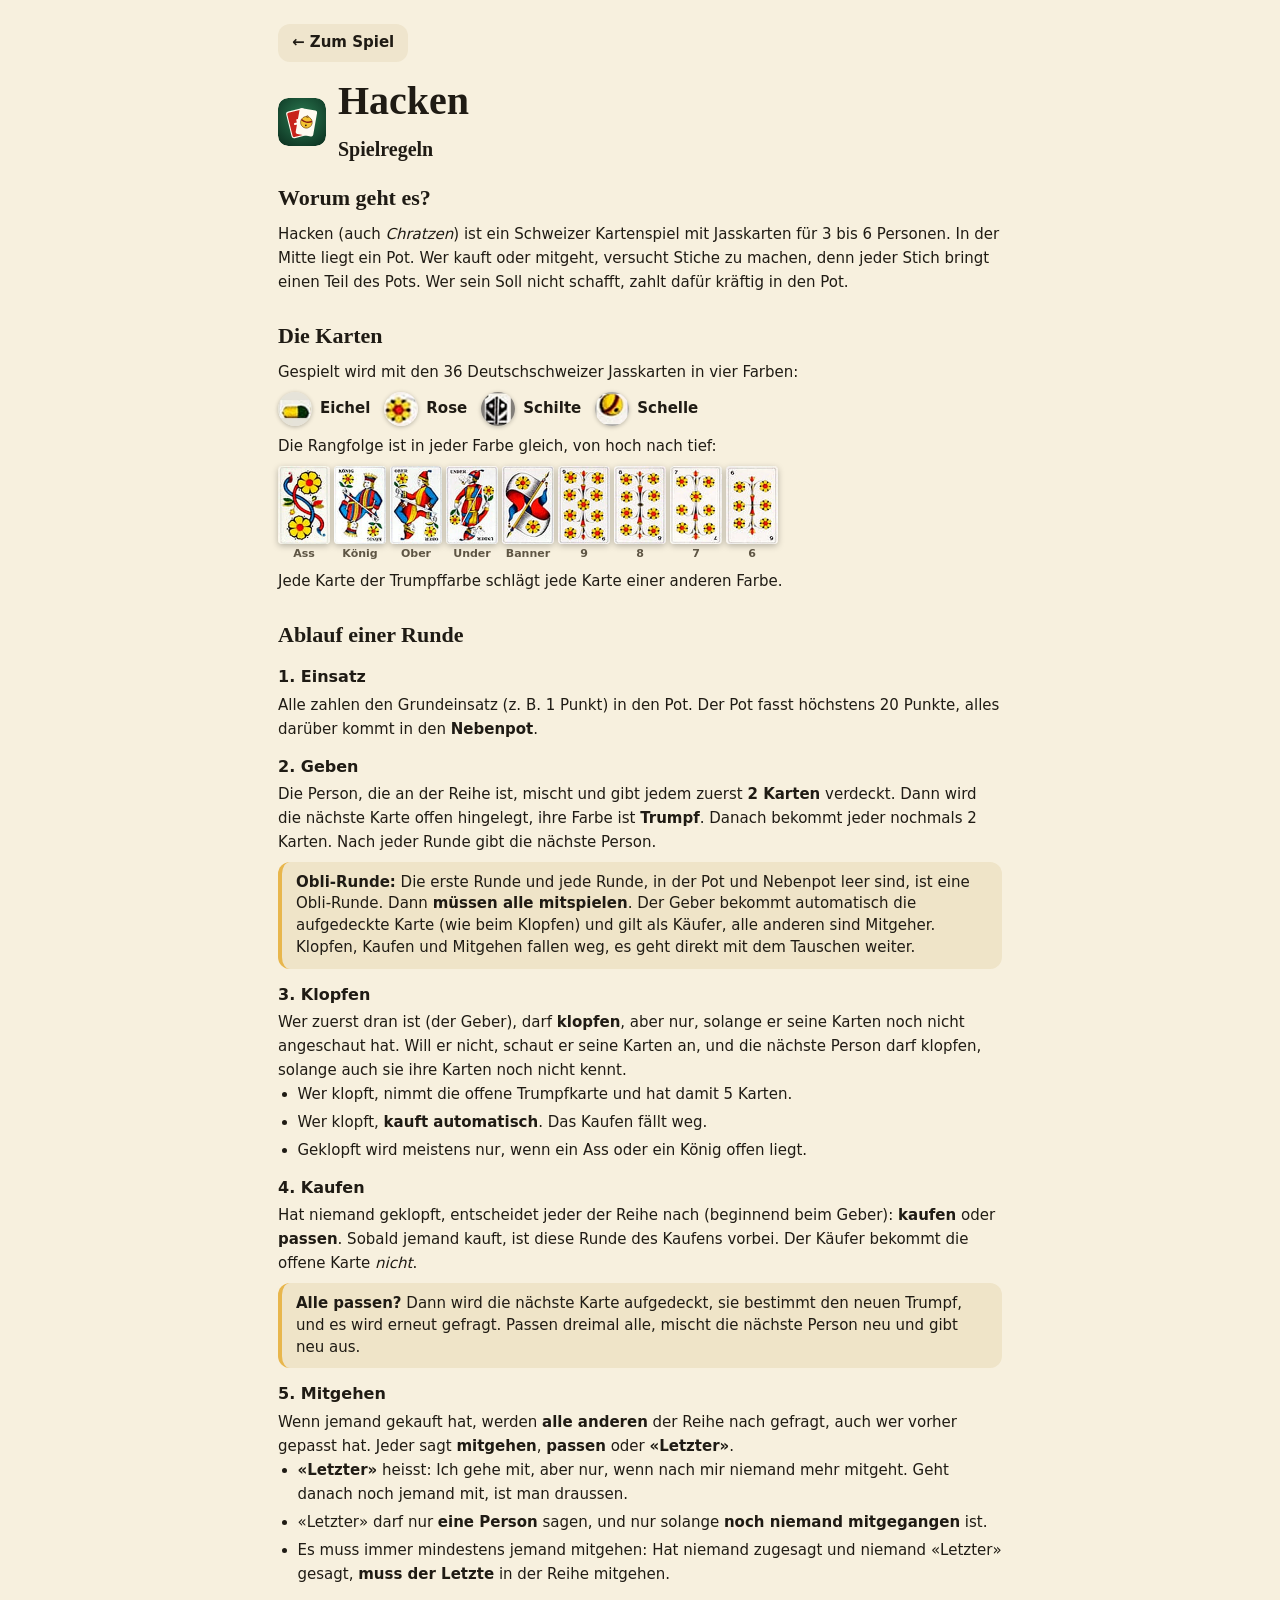
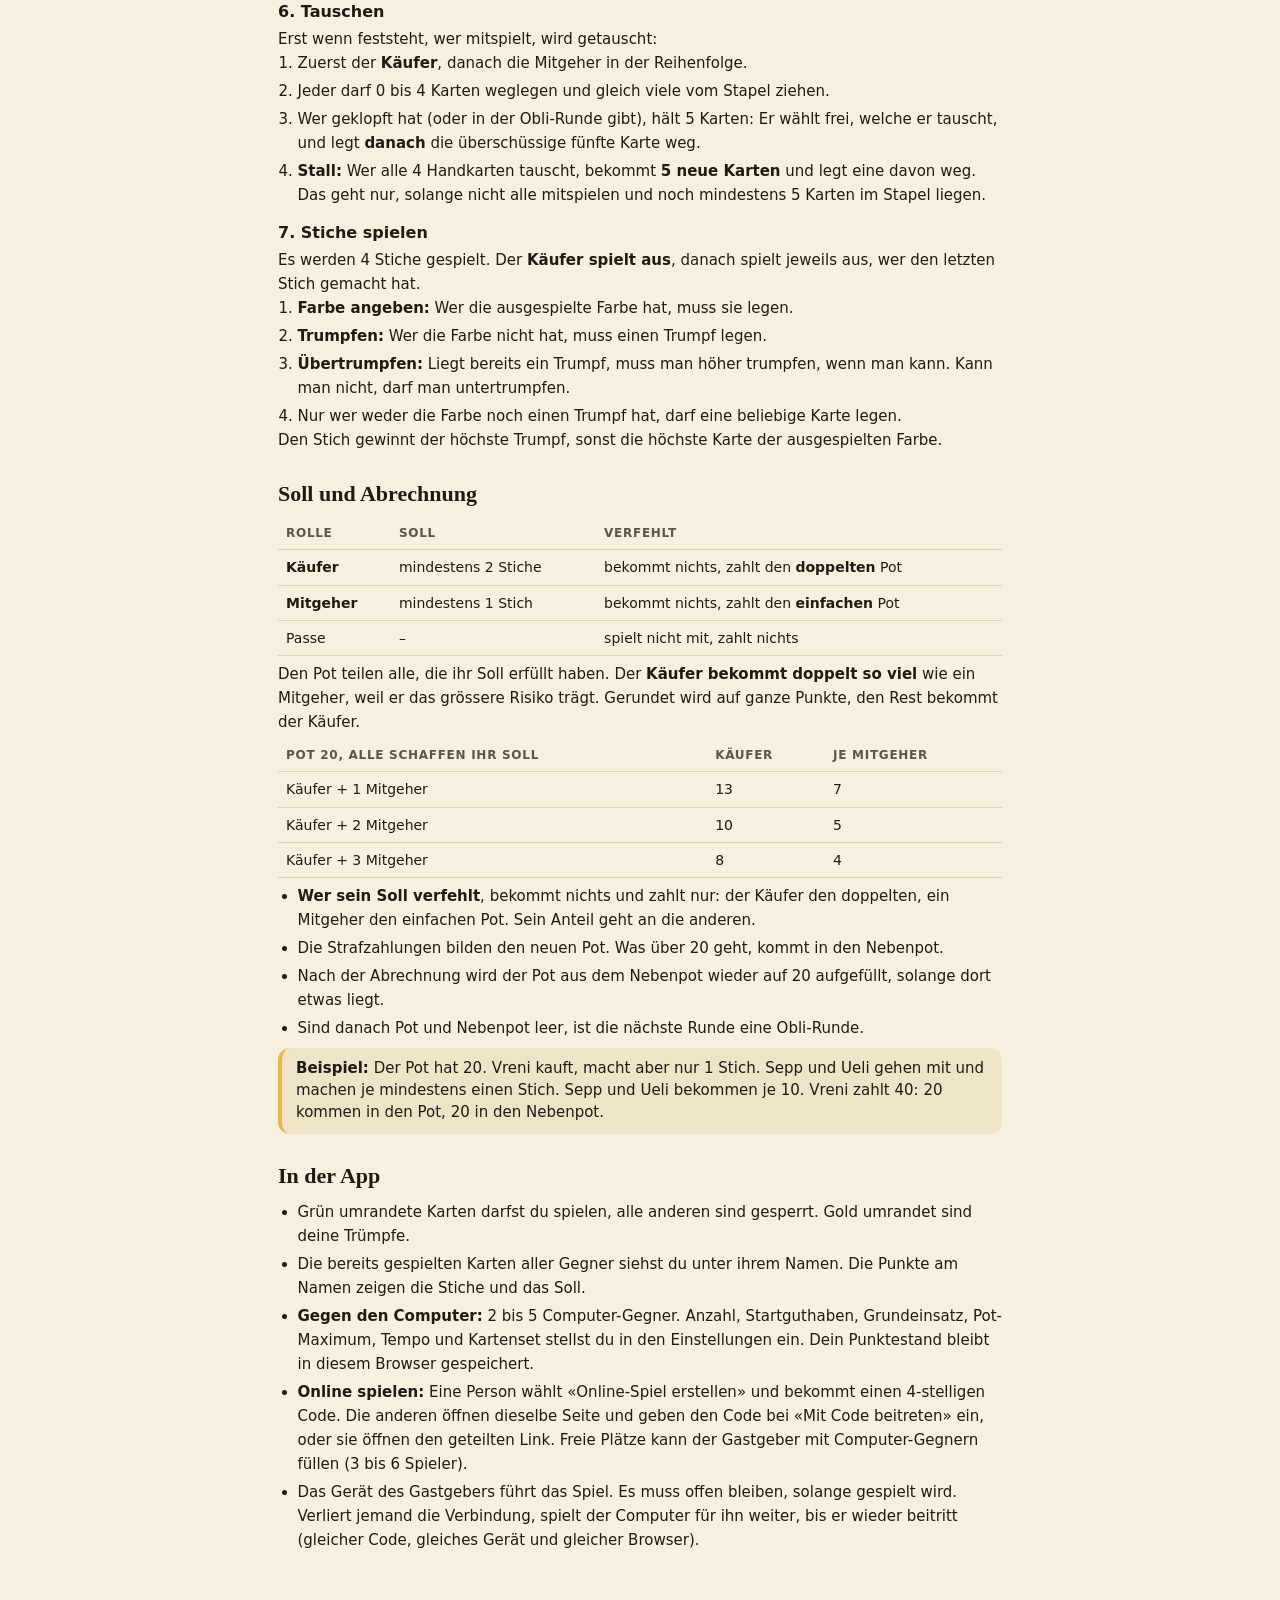
==== web/regeln.html @ 26869f91 "Initial Commit with Hacken Web-App" ====
<!doctype html>
<html lang="de-CH">
<head>
  <meta charset="utf-8">
  <meta name="viewport" content="width=device-width, initial-scale=1, viewport-fit=cover">
  <meta http-equiv="Content-Security-Policy" content="default-src 'self'; script-src 'self'; style-src 'self' 'unsafe-inline' https://fonts.googleapis.com; font-src https://fonts.gstatic.com; img-src 'self' data:; object-src 'none'; base-uri 'none'">
  <meta name="description" content="Spielregeln für Hacken mit Schweizer Jasskarten.">
  <meta name="theme-color" content="#f7f0de">
  <title>Hacken – Spielregeln</title>
  <link rel="icon" href="icon.svg" type="image/svg+xml">
  <link rel="stylesheet" href="https://fonts.googleapis.com/css2?family=Fraunces:opsz,wght@9..144,600;9..144,800&family=Figtree:wght@400;500;600;700&display=swap">
  <link rel="stylesheet" href="styles.css">
</head>
<body class="rules-page">
  <div class="page">
    <a class="back-link" href="./">← Zum Spiel</a>
    <header class="page-head">
      <img src="icon.svg" alt="" width="48" height="48">
      <h1>Hacken<br><small style="font-size:.5em;font-weight:600">Spielregeln</small></h1>
    </header>

    <main class="rules">
      <h2>Worum geht es?</h2>
      <p>Hacken (auch <em>Chratzen</em>) ist ein Schweizer Kartenspiel mit Jasskarten für 3 bis 6 Personen. In der Mitte liegt ein Pot. Wer kauft oder mitgeht, versucht Stiche zu machen, denn jeder Stich bringt einen Teil des Pots. Wer sein Soll nicht schafft, zahlt dafür kräftig in den Pot.</p>

      <h2>Die Karten</h2>
      <p>Gespielt wird mit den 36 Deutschschweizer Jasskarten in vier Farben:</p>
      <div class="suit-row">
        <figure><img src="cards/agm/sym0.webp" alt=""><figcaption>Eichel</figcaption></figure>
        <figure><img src="cards/agm/sym1.webp" alt=""><figcaption>Rose</figcaption></figure>
        <figure><img src="cards/agm/sym2.webp" alt=""><figcaption>Schilte</figcaption></figure>
        <figure><img src="cards/agm/sym3.webp" alt=""><figcaption>Schelle</figcaption></figure>
      </div>
      <p>Die Rangfolge ist in jeder Farbe gleich, von hoch nach tief:</p>
      <div class="rank-row">
        <figure><img src="cards/agm/18.webp" alt="Rose-Ass">Ass</figure>
        <figure><img src="cards/agm/17.webp" alt="Rose-König">König</figure>
        <figure><img src="cards/agm/16.webp" alt="Rose-Ober">Ober</figure>
        <figure><img src="cards/agm/15.webp" alt="Rose-Under">Under</figure>
        <figure><img src="cards/agm/14.webp" alt="Rose-Banner">Banner</figure>
        <figure><img src="cards/agm/13.webp" alt="Rose-9">9</figure>
        <figure><img src="cards/agm/12.webp" alt="Rose-8">8</figure>
        <figure><img src="cards/agm/11.webp" alt="Rose-7">7</figure>
        <figure><img src="cards/agm/10.webp" alt="Rose-6">6</figure>
      </div>
      <p>Jede Karte der Trumpffarbe schlägt jede Karte einer anderen Farbe.</p>

      <h2>Ablauf einer Runde</h2>

      <h3>1. Einsatz</h3>
      <p>Alle zahlen den Grundeinsatz (z.&nbsp;B. 1 Punkt) in den Pot. Der Pot fasst höchstens 20 Punkte, alles darüber kommt in den <strong>Nebenpot</strong>.</p>

      <h3>2. Geben</h3>
      <p>Die Person, die an der Reihe ist, mischt und gibt jedem zuerst <strong>2 Karten</strong> verdeckt. Dann wird die nächste Karte offen hingelegt, ihre Farbe ist <strong>Trumpf</strong>. Danach bekommt jeder nochmals 2 Karten. Nach jeder Runde gibt die nächste Person.</p>

      <div class="note">
        <strong>Obli-Runde:</strong> Die erste Runde und jede Runde, in der Pot und Nebenpot leer sind, ist eine Obli-Runde. Dann <strong>müssen alle mitspielen</strong>. Der Geber bekommt automatisch die aufgedeckte Karte (wie beim Klopfen) und gilt als Käufer, alle anderen sind Mitgeher. Klopfen, Kaufen und Mitgehen fallen weg, es geht direkt mit dem Tauschen weiter.
      </div>

      <h3>3. Klopfen</h3>
      <p>Wer zuerst dran ist (der Geber), darf <strong>klopfen</strong>, aber nur, solange er seine Karten noch nicht angeschaut hat. Will er nicht, schaut er seine Karten an, und die nächste Person darf klopfen, solange auch sie ihre Karten noch nicht kennt.</p>
      <ul>
        <li>Wer klopft, nimmt die offene Trumpfkarte und hat damit 5 Karten.</li>
        <li>Wer klopft, <strong>kauft automatisch</strong>. Das Kaufen fällt weg.</li>
        <li>Geklopft wird meistens nur, wenn ein Ass oder ein König offen liegt.</li>
      </ul>

      <h3>4. Kaufen</h3>
      <p>Hat niemand geklopft, entscheidet jeder der Reihe nach (beginnend beim Geber): <strong>kaufen</strong> oder <strong>passen</strong>. Sobald jemand kauft, ist diese Runde des Kaufens vorbei. Der Käufer bekommt die offene Karte <em>nicht</em>.</p>
      <div class="note">
        <strong>Alle passen?</strong> Dann wird die nächste Karte aufgedeckt, sie bestimmt den neuen Trumpf, und es wird erneut gefragt. Passen dreimal alle, mischt die nächste Person neu und gibt neu aus.
      </div>

      <h3>5. Mitgehen</h3>
      <p>Wenn jemand gekauft hat, werden <strong>alle anderen</strong> der Reihe nach gefragt, auch wer vorher gepasst hat. Jeder sagt <strong>mitgehen</strong>, <strong>passen</strong> oder <strong>«Letzter»</strong>.</p>
      <ul>
        <li><strong>«Letzter»</strong> heisst: Ich gehe mit, aber nur, wenn nach mir niemand mehr mitgeht. Geht danach noch jemand mit, ist man draussen.</li>
        <li>«Letzter» darf nur <strong>eine Person</strong> sagen, und nur solange <strong>noch niemand mitgegangen</strong> ist.</li>
        <li>Es muss immer mindestens jemand mitgehen: Hat niemand zugesagt und niemand «Letzter» gesagt, <strong>muss der Letzte</strong> in der Reihe mitgehen.</li>
      </ul>

      <h3>6. Tauschen</h3>
      <p>Erst wenn feststeht, wer mitspielt, wird getauscht:</p>
      <ol>
        <li>Zuerst der <strong>Käufer</strong>, danach die Mitgeher in der Reihenfolge.</li>
        <li>Jeder darf 0 bis 4 Karten weglegen und gleich viele vom Stapel ziehen.</li>
        <li>Wer geklopft hat (oder in der Obli-Runde gibt), hält 5 Karten: Er wählt frei, welche er tauscht, und legt <strong>danach</strong> die überschüssige fünfte Karte weg.</li>
        <li><strong>Stall:</strong> Wer alle 4 Handkarten tauscht, bekommt <strong>5 neue Karten</strong> und legt eine davon weg. Das geht nur, solange nicht alle mitspielen und noch mindestens 5 Karten im Stapel liegen.</li>
      </ol>

      <h3>7. Stiche spielen</h3>
      <p>Es werden 4 Stiche gespielt. Der <strong>Käufer spielt aus</strong>, danach spielt jeweils aus, wer den letzten Stich gemacht hat.</p>
      <ol>
        <li><strong>Farbe angeben:</strong> Wer die ausgespielte Farbe hat, muss sie legen.</li>
        <li><strong>Trumpfen:</strong> Wer die Farbe nicht hat, muss einen Trumpf legen.</li>
        <li><strong>Übertrumpfen:</strong> Liegt bereits ein Trumpf, muss man höher trumpfen, wenn man kann. Kann man nicht, darf man untertrumpfen.</li>
        <li>Nur wer weder die Farbe noch einen Trumpf hat, darf eine beliebige Karte legen.</li>
      </ol>
      <p>Den Stich gewinnt der höchste Trumpf, sonst die höchste Karte der ausgespielten Farbe.</p>

      <h2>Soll und Abrechnung</h2>
      <table class="pay">
        <thead><tr><th>Rolle</th><th>Soll</th><th>Verfehlt</th></tr></thead>
        <tbody>
          <tr><td><strong>Käufer</strong></td><td>mindestens 2 Stiche</td><td>bekommt nichts, zahlt den <strong>doppelten</strong> Pot</td></tr>
          <tr><td><strong>Mitgeher</strong></td><td>mindestens 1 Stich</td><td>bekommt nichts, zahlt den <strong>einfachen</strong> Pot</td></tr>
          <tr><td>Passe</td><td>–</td><td>spielt nicht mit, zahlt nichts</td></tr>
        </tbody>
      </table>
      <p>Den Pot teilen alle, die ihr Soll erfüllt haben. Der <strong>Käufer bekommt doppelt so viel</strong> wie ein Mitgeher, weil er das grössere Risiko trägt. Gerundet wird auf ganze Punkte, den Rest bekommt der Käufer.</p>
      <table class="pay">
        <thead><tr><th>Pot 20, alle schaffen ihr Soll</th><th>Käufer</th><th>je Mitgeher</th></tr></thead>
        <tbody>
          <tr><td>Käufer + 1 Mitgeher</td><td>13</td><td>7</td></tr>
          <tr><td>Käufer + 2 Mitgeher</td><td>10</td><td>5</td></tr>
          <tr><td>Käufer + 3 Mitgeher</td><td>8</td><td>4</td></tr>
        </tbody>
      </table>
      <ul>
        <li><strong>Wer sein Soll verfehlt</strong>, bekommt nichts und zahlt nur: der Käufer den doppelten, ein Mitgeher den einfachen Pot. Sein Anteil geht an die anderen.</li>
        <li>Die Strafzahlungen bilden den neuen Pot. Was über 20 geht, kommt in den Nebenpot.</li>
        <li>Nach der Abrechnung wird der Pot aus dem Nebenpot wieder auf 20 aufgefüllt, solange dort etwas liegt.</li>
        <li>Sind danach Pot und Nebenpot leer, ist die nächste Runde eine Obli-Runde.</li>
      </ul>
      <div class="note">
        <strong>Beispiel:</strong> Der Pot hat 20. Vreni kauft, macht aber nur 1 Stich. Sepp und Ueli gehen mit und machen je mindestens einen Stich. Sepp und Ueli bekommen je 10. Vreni zahlt 40: 20 kommen in den Pot, 20 in den Nebenpot.
      </div>

      <h2>In der App</h2>
      <ul>
        <li>Grün umrandete Karten darfst du spielen, alle anderen sind gesperrt. Gold umrandet sind deine Trümpfe.</li>
        <li>Die bereits gespielten Karten aller Gegner siehst du unter ihrem Namen. Die Punkte am Namen zeigen die Stiche und das Soll.</li>
        <li><strong>Gegen den Computer:</strong> 2 bis 5 Computer-Gegner. Anzahl, Startguthaben, Grundeinsatz, Pot-Maximum, Tempo und Kartenset stellst du in den Einstellungen ein. Dein Punktestand bleibt in diesem Browser gespeichert.</li>
        <li><strong>Online spielen:</strong> Eine Person wählt «Online-Spiel erstellen» und bekommt einen 4-stelligen Code. Die anderen öffnen dieselbe Seite und geben den Code bei «Mit Code beitreten» ein, oder sie öffnen den geteilten Link. Freie Plätze kann der Gastgeber mit Computer-Gegnern füllen (3 bis 6 Spieler).</li>
        <li>Das Gerät des Gastgebers führt das Spiel. Es muss offen bleiben, solange gespielt wird. Verliert jemand die Verbindung, spielt der Computer für ihn weiter, bis er wieder beitritt (gleicher Code, gleiches Gerät und gleicher Browser).</li>
      </ul>
    </main>
  </div>
</body>
</html>
---- web/styles.css ----
/* Hacken — ein Jasstisch im Browser. Mobile first, kein Build-Schritt. */

:root {
  --font: 'Figtree', ui-sans-serif, system-ui, -apple-system, 'Segoe UI', sans-serif;
  --display: 'Fraunces', Georgia, 'Times New Roman', serif;

  --felt: #1d5c3c;
  --felt-hi: #2a7a51;
  --felt-deep: #0e3523;
  --night: #0a2418;
  --wood: #5b3219;
  --wood-hi: #8a5329;
  --cream: #f7f0de;
  --paper: #fffaf0;
  --ink: #1f1b14;
  --ink-2: #5e5544;
  --on-felt: #eef5ec;
  --on-felt-2: #a9c7b2;
  --red: #c8231b;
  --gold: #e8b64c;
  --gold-hi: #f6d27f;
  --buyer: #e8b64c;
  --joiner: #7cc9e8;
  --good: #74d67f;
  --bad: #ff7b6e;

  --radius: 14px;
  --card-r: 7px;
  --cw-lg: clamp(66px, 19vw, 108px);
  --cw-md: clamp(50px, 12.5vw, 92px);
  --cw-xs: clamp(15px, 3.6vw, 26px);
  --ease: cubic-bezier(.2, .8, .2, 1);
  color-scheme: dark;
}

*, *::before, *::after { box-sizing: border-box; }
* { margin: 0; }
html { -webkit-text-size-adjust: 100%; }
body {
  font-family: var(--font);
  font-size: 15px;
  line-height: 1.45;
  color: var(--on-felt);
  background: var(--night);
  min-height: 100dvh;
  -webkit-font-smoothing: antialiased;
  -webkit-tap-highlight-color: transparent;
}
button, input, select { font: inherit; color: inherit; }
button { cursor: pointer; }
:focus-visible { outline: 2px solid var(--gold); outline-offset: 2px; }
.muted { color: var(--ink-2); }
.small { font-size: 13px; }

/* ───────── Gerüst ───────── */
.app {
  min-height: 100dvh;
  display: grid;
  grid-template-rows: auto 1fr;
  padding: env(safe-area-inset-top) env(safe-area-inset-right) 0 env(safe-area-inset-left);
  background:
    radial-gradient(120% 70% at 50% 0%, #1a4f35 0%, transparent 60%),
    radial-gradient(90% 60% at 50% 100%, #0d2f20 0%, transparent 70%),
    var(--night);
}

.bar {
  display: flex; align-items: center; gap: 12px;
  padding: 10px 16px;
  max-width: 1180px; width: 100%; margin-inline: auto;
}
.brand { display: flex; align-items: center; gap: 10px; color: var(--cream); text-decoration: none; }
.brand img { border-radius: 9px; box-shadow: 0 2px 8px rgb(0 0 0 / .35); }
.brand span { font-family: var(--display); font-weight: 800; font-size: 22px; letter-spacing: -0.01em; }
.bar-actions { margin-left: auto; display: flex; gap: 6px; }
.icon-btn {
  width: 40px; height: 40px; display: grid; place-items: center;
  border: 1px solid rgb(255 255 255 / .12); border-radius: 12px;
  background: rgb(255 255 255 / .06); color: var(--on-felt);
  transition: background .2s;
}
.icon-btn:hover { background: rgb(255 255 255 / .14); }

.steps { display: none; list-style: none; padding: 0; gap: 4px; margin-left: 12px; }
.steps li {
  font-size: 12px; font-weight: 600; letter-spacing: .02em;
  padding: 4px 10px; border-radius: 99px; color: var(--on-felt-2);
  background: rgb(255 255 255 / .04);
}
.steps li.done { color: var(--on-felt); }
.steps li.now { background: var(--gold); color: var(--ink); }
@media (min-width: 900px) { .steps { display: flex; } }

/* ───────── Tisch ───────── */
.table {
  position: relative;
  display: grid;
  grid-template-rows: auto 1fr auto;
  gap: 10px;
  width: min(1180px, 100% - 16px);
  margin: 0 auto;
  padding: 12px 10px calc(12px + env(safe-area-inset-bottom));
  border-radius: 28px 28px 0 0;
  background:
    radial-gradient(80% 55% at 50% 45%, var(--felt-hi) 0%, var(--felt) 55%, var(--felt-deep) 100%);
  box-shadow:
    inset 0 0 0 6px var(--wood),
    inset 0 0 0 8px var(--wood-hi),
    inset 0 0 60px rgb(0 0 0 / .45),
    0 30px 80px -20px rgb(0 0 0 / .7);
  isolation: isolate;
}
.table::before { /* Filzstruktur */
  content: ''; position: absolute; inset: 8px; border-radius: 22px 22px 0 0; z-index: -1; opacity: .18; pointer-events: none;
  background-image: repeating-radial-gradient(circle at 30% 20%, rgb(255 255 255 / .05) 0 1px, transparent 1px 3px);
}
@media (min-width: 700px) {
  .table { padding: 20px 22px 22px; margin-bottom: 16px; border-radius: 36px; }
  .table::before { border-radius: 30px; }
}

/* Gegner */
.opponents {
  display: grid;
  grid-template-columns: repeat(var(--n, 3), minmax(0, 250px));
  justify-content: center;
  gap: 6px;
  padding: 6px 4px 0;
}
.seat {
  min-width: 0;
  display: grid; gap: 5px; align-content: start;
  padding: 8px 6px 8px;
  border-radius: var(--radius);
  background: rgb(0 0 0 / .22);
  border: 1px solid rgb(255 255 255 / .07);
  transition: box-shadow .3s var(--ease), opacity .3s, transform .3s var(--ease);
}
.seat header { display: flex; align-items: center; gap: 7px; min-width: 0; }
.seat.out { opacity: .45; }
.seat.turn, .me.turn { box-shadow: 0 0 0 2px var(--gold), 0 0 24px -4px var(--gold); }
.seat.turn { transform: translateY(2px); }

.avatar {
  flex: none; width: 30px; height: 30px; border-radius: 50%;
  display: grid; place-items: center;
  font-family: var(--display); font-weight: 800; font-size: 15px; color: var(--ink);
  background: var(--cream);
  box-shadow: inset 0 -2px 0 rgb(0 0 0 / .15);
}
.avatar[data-i="1"] { background: #f2c6a0; }
.avatar[data-i="2"] { background: #c7dcf0; }
.avatar[data-i="3"] { background: #f0d48a; }
.avatar[data-i="4"] { background: #d7c4ec; }
.avatar[data-i="5"] { background: #bfe3c6; }
.me-av { background: var(--gold); }
.who { display: grid; min-width: 0; line-height: 1.15; }
.who .nm { display: flex; align-items: center; min-width: 0; }
.who b { font-weight: 700; white-space: nowrap; overflow: hidden; text-overflow: ellipsis; }
.who small { color: var(--on-felt-2); font-variant-numeric: tabular-nums; font-size: 12px; }
.dealer {
  display: inline-grid; place-items: center; width: 16px; height: 16px; margin-left: 5px; vertical-align: 1px;
  border-radius: 50%; background: var(--red); color: #fff; font-size: 10px; font-weight: 800;
}

.seat-row { display: flex; align-items: center; gap: 6px; flex-wrap: wrap; min-height: 20px; }
.badge {
  font-size: 11px; font-weight: 700; letter-spacing: .02em;
  padding: 2px 7px; border-radius: 99px;
  background: rgb(255 255 255 / .1); color: var(--on-felt);
}
.badge.buyer { background: var(--buyer); color: var(--ink); }
.badge.joiner { background: var(--joiner); color: var(--ink); }
.badge.passed { background: rgb(0 0 0 / .3); color: var(--on-felt-2); }
.badge.ghost { background: none; color: var(--on-felt-2); padding-inline: 2px; }
.dots { display: inline-flex; gap: 3px; }
.dots i { width: 8px; height: 8px; border-radius: 50%; background: rgb(255 255 255 / .14); }
.dots i.need { box-shadow: 0 0 0 1.5px rgb(255 255 255 / .45); }
.dots i.on { background: var(--gold); box-shadow: none; }

.mini-hand, .played { display: flex; gap: 2px; min-height: calc(var(--cw-xs) * 1.5); flex-wrap: wrap; }
.played:empty { display: none; }

/* Karten */
.card {
  display: block;
  width: var(--cw-md); aspect-ratio: 2 / 3; height: auto;
  border-radius: var(--card-r);
  background: var(--paper);
  object-fit: cover;
  box-shadow: 0 1px 0 rgb(255 255 255 / .6) inset, 0 2px 4px rgb(0 0 0 / .25), 0 8px 18px -8px rgb(0 0 0 / .5);
  user-select: none;
}
.card.xs { width: var(--cw-xs); border-radius: 3px; box-shadow: 0 1px 2px rgb(0 0 0 / .35); }
.card.md { width: var(--cw-md); }
.card.lg { width: var(--cw-lg); }
.card.back {
  background:
    radial-gradient(circle at 50% 50%, transparent 0 28%, rgb(255 255 255 / .0) 28%),
    linear-gradient(#fff, #fff) center / 34% 10% no-repeat,
    linear-gradient(#fff, #fff) center / 10% 34% no-repeat,
    repeating-linear-gradient(45deg, #b51d16 0 5px, #c8231b 5px 10px);
  border: 3px solid var(--paper);
}
.card.back.xs { border-width: 1.5px; }

/* Mitte */
.center { display: grid; grid-template-rows: auto 1fr; gap: 10px; min-height: 0; }
.info { display: flex; align-items: center; justify-content: space-between; gap: 10px; flex-wrap: wrap; padding: 0 4px; }
.trump {
  display: flex; align-items: center; gap: 10px;
  padding: 6px 14px 6px 6px; border-radius: 99px;
  background: var(--cream); color: var(--ink);
  box-shadow: 0 6px 16px -8px rgb(0 0 0 / .6);
}
.trump .sym { width: 36px; height: 36px; border-radius: 50%; object-fit: cover; }
.trump small { display: block; font-size: 10px; text-transform: uppercase; letter-spacing: .1em; color: var(--ink-2); font-weight: 700; }
.trump b { font-family: var(--display); font-size: 18px; line-height: 1; }
.pots { display: flex; gap: 6px; }
.pot {
  display: grid; justify-items: center; min-width: 64px;
  padding: 5px 10px; border-radius: 12px;
  background: rgb(0 0 0 / .25); border: 1px solid rgb(255 255 255 / .08);
}
.pot small { font-size: 10px; text-transform: uppercase; letter-spacing: .1em; color: var(--on-felt-2); font-weight: 700; }
.pot b { font-family: var(--display); font-size: 22px; line-height: 1.1; font-variant-numeric: tabular-nums; color: var(--gold-hi); }
.pot .cap { font-size: 10px; color: var(--on-felt-2); }
.pot.side b, .pot.stack b { color: var(--on-felt); font-size: 18px; }

.felt-mid { display: flex; align-items: center; justify-content: center; gap: clamp(10px, 4vw, 40px); min-height: calc(var(--cw-md) * 1.5 + 30px); }
.open { display: grid; justify-items: center; gap: 4px; transform: rotate(-4deg); }
.open.anim { animation: drop .5s var(--ease); }
.open figcaption, .played-card figcaption { font-size: 11px; color: var(--on-felt-2); font-weight: 600; }
.trick { display: flex; gap: clamp(4px, 1.6vw, 14px); flex-wrap: wrap; justify-content: center; }
.played-card { display: grid; justify-items: center; gap: 4px; }
.played-card.anim { animation: drop .35s var(--ease); }
.played-card.best img { box-shadow: 0 0 0 3px var(--gold), 0 10px 24px -8px rgb(0 0 0 / .6); }
.played-card.best figcaption { color: var(--gold-hi); }
.hint { color: var(--on-felt-2); font-family: var(--display); font-size: 20px; }
@keyframes drop { from { opacity: 0; transform: translateY(-14px) scale(.92); } }

/* Du */
.dock {
  display: grid; gap: 8px; justify-items: center;
  padding: 10px 6px 4px;
  border-top: 1px dashed rgb(255 255 255 / .12);
}
.me {
  display: flex; align-items: center; gap: 8px; flex-wrap: wrap; justify-content: center;
  padding: 5px 12px 5px 5px; border-radius: 99px; background: rgb(0 0 0 / .22);
  transition: box-shadow .3s;
}
.me .who { margin-right: 4px; }
.msg {
  min-height: 2.6em; max-width: 46ch; text-align: center;
  font-size: 15px; font-weight: 500; color: var(--cream);
  display: grid; place-items: center;
}
.hand {
  display: flex; justify-content: center; align-items: flex-end;
  min-height: calc(var(--cw-lg) * 1.5 + 18px);
  padding-top: 14px;
}
.hand > * + * { margin-left: calc(var(--cw-lg) * -0.12); }
.hand-card {
  border: 0; padding: 0; background: none; border-radius: var(--card-r);
  transition: transform .22s var(--ease), filter .2s, opacity .2s;
  position: relative;
}
.hand-card .card { width: var(--cw-lg); }
.hand-card.is-trump .card { box-shadow: 0 0 0 2px var(--gold), 0 8px 18px -8px rgb(0 0 0 / .5); }
.hand-card:nth-child(1) { transform: rotate(-5deg) translateY(4px); }
.hand-card:nth-child(2) { transform: rotate(-2deg); }
.hand-card:nth-child(3) { transform: rotate(1.5deg); }
.hand-card:nth-child(4) { transform: rotate(4deg) translateY(3px); }
.hand-card:nth-child(5) { transform: rotate(6.5deg) translateY(8px); }
.hand-card.pick:hover, .hand-card.ok:hover { transform: translateY(-10px); z-index: 2; }
.hand-card.sel { transform: translateY(-18px); z-index: 2; }
.hand-card.sel .card { box-shadow: 0 0 0 3px #fff, 0 14px 26px -8px rgb(0 0 0 / .6); }
.hand-card.sel::after {
  content: '⇅'; position: absolute; top: -10px; right: -6px;
  width: 24px; height: 24px; border-radius: 50%; display: grid; place-items: center;
  background: var(--red); color: #fff; font-size: 13px; font-weight: 800;
}
.hand-card.ok .card { box-shadow: 0 0 0 3px var(--good), 0 8px 18px -8px rgb(0 0 0 / .5); }
.hand-card.no { filter: grayscale(.6) brightness(.6); cursor: not-allowed; }
.hand .back { width: var(--cw-lg); }

.actions { display: flex; gap: 8px; flex-wrap: wrap; justify-content: center; min-height: 48px; }
.btn {
  min-height: 46px; padding: 0 22px;
  border-radius: 14px; border: 1px solid rgb(255 255 255 / .18);
  background: rgb(255 255 255 / .08); color: var(--on-felt);
  font-weight: 700; font-size: 15px; letter-spacing: .01em;
  transition: transform .15s var(--ease), background .2s, box-shadow .2s;
}
.btn:hover { background: rgb(255 255 255 / .16); }
.btn:active { transform: translateY(1px) scale(.98); }
.btn.primary {
  border: 0; color: var(--ink);
  background: linear-gradient(180deg, var(--gold-hi), var(--gold));
  box-shadow: 0 1px 0 rgb(255 255 255 / .6) inset, 0 6px 16px -6px rgb(232 182 76 / .7);
}
.btn.primary:hover { background: linear-gradient(180deg, #fbe0a0, var(--gold-hi)); }
.btn:disabled { opacity: .4; pointer-events: none; }

@media (max-width: 420px) {
  .seat { padding: 6px 4px; }
  .avatar { width: 24px; height: 24px; font-size: 12px; }
  .seat header { gap: 5px; }
  .who b { font-size: 13px; }
  .pot { min-width: 54px; padding: 4px 7px; }
  .pot b { font-size: 18px; }
  .trump b { font-size: 16px; }
  .trump .sym { width: 30px; height: 30px; }
}
@media (min-width: 900px) {
  .center { grid-template-columns: 1fr auto 1fr; grid-template-rows: 1fr; align-items: center; }
  .center .info { display: contents; }
  .center .pots { grid-column: 3; grid-row: 1; justify-self: end; }
  .felt-mid { grid-column: 2; grid-row: 1; min-height: calc(var(--cw-md) * 1.5 + 40px); }
}

/* ───────── Dialoge ───────── */
.sheet {
  width: min(640px, 100% - 24px); max-height: min(86dvh, 900px);
  margin: auto; padding: 0; border: 0; border-radius: 22px;
  background: var(--cream); color: var(--ink);
  box-shadow: 0 40px 100px -20px rgb(0 0 0 / .7);
  overflow: auto;
}
.sheet::backdrop { background: rgb(6 20 13 / .65); backdrop-filter: blur(3px); }
.sheet[open] { animation: rise .35s var(--ease); }
@keyframes rise { from { opacity: 0; transform: translateY(18px) scale(.98); } }
.sheet-head {
  position: sticky; top: 0; z-index: 1;
  display: flex; align-items: center; justify-content: space-between;
  padding: 16px 18px 12px 22px;
  background: var(--cream); border-bottom: 1px solid #e6dcc4;
}
.sheet-head h2 { font-family: var(--display); font-size: 24px; font-weight: 800; }
.sheet .icon-btn { color: var(--ink); background: #efe5cd; border-color: #e0d3b5; }
.sheet-body { padding: 18px 22px 22px; display: grid; gap: 14px; }

.form label { display: grid; gap: 5px; font-weight: 600; font-size: 14px; }
.form input, .form select {
  min-height: 44px; padding: 0 12px; border-radius: 10px;
  border: 1px solid #d9cba9; background: var(--paper); color: var(--ink);
}
.form fieldset { border: 1px solid #e0d3b5; border-radius: 14px; padding: 12px 14px 14px; display: grid; gap: 12px; }
.form legend { font-weight: 700; padding: 0 6px; font-size: 13px; color: var(--ink-2); }
.form-actions { display: flex; gap: 8px; justify-content: flex-end; flex-wrap: wrap; }
.sheet .btn { color: var(--ink); border-color: #d9cba9; background: var(--paper); }
.sheet .btn.primary { border: 0; background: linear-gradient(180deg, var(--gold-hi), var(--gold)); }

.result { width: 100%; border-collapse: collapse; font-variant-numeric: tabular-nums; }
.result th { text-align: left; font-size: 12px; text-transform: uppercase; letter-spacing: .08em; color: var(--ink-2); padding: 6px 8px; border-bottom: 1px solid #e0d3b5; }
.result td { padding: 10px 8px; border-bottom: 1px solid #ece2ca; font-weight: 600; }
.result td:last-child, .result th:last-child { text-align: right; }
.result tr.won td:last-child { color: #1f7a3a; }
.result tr.lost td:last-child { color: var(--red); }

.log { list-style: none; padding: 0; display: grid; gap: 2px; }
.log li { display: flex; gap: 10px; padding: 7px 4px; border-bottom: 1px solid #ece2ca; font-size: 14px; }
.log li span { flex: none; width: 34px; color: var(--ink-2); font-size: 12px; font-weight: 700; padding-top: 1px; }

/* ───────── Regeln (Dialog und regeln.html) ───────── */
.rules-body, .rules { color: var(--ink); }
.rules h2 { font-family: var(--display); font-size: 22px; margin: 26px 0 8px; }
.rules h2:first-child { margin-top: 0; }
.rules-body h2 { font-family: var(--display); font-size: 20px; margin-top: 10px; }
.rules h3, .rules-body h3 { font-size: 16px; margin: 14px 0 4px; }
.rules p, .rules li, .rules-body p, .rules-body li { line-height: 1.6; }
.rules ol, .rules ul, .rules-body ol, .rules-body ul { padding-left: 1.3em; display: grid; gap: 4px; }
.rules .note, .rules-body .note {
  padding: 10px 14px; border-radius: 12px; background: #efe4c8; border-left: 4px solid var(--gold); margin: 8px 0;
}
.rank-row { display: flex; flex-wrap: wrap; gap: 4px; align-items: flex-end; margin: 8px 0; }
.rank-row figure { display: grid; justify-items: center; gap: 2px; font-size: 11px; font-weight: 700; color: var(--ink-2); }
.rank-row img { width: clamp(30px, 8.6vw, 52px); border-radius: 4px; box-shadow: 0 2px 6px rgb(0 0 0 / .25); }
.suit-row { display: flex; gap: 14px; flex-wrap: wrap; margin: 8px 0; }
.suit-row figure { display: flex; align-items: center; gap: 8px; font-weight: 700; }
.suit-row img { width: 34px; height: 34px; border-radius: 50%; object-fit: cover; box-shadow: 0 1px 4px rgb(0 0 0 / .25); }
.pay { width: 100%; border-collapse: collapse; margin: 6px 0; font-size: 14px; }
.pay th, .pay td { text-align: left; padding: 7px 8px; border-bottom: 1px solid #e0d3b5; vertical-align: top; }
.pay th { font-size: 12px; text-transform: uppercase; letter-spacing: .06em; color: var(--ink-2); }

/* eigenständige Regelseite */
.rules-page { background: var(--cream); color: var(--ink); }
.rules-page .page { max-width: 760px; margin: 0 auto; padding: 24px 18px 60px; }
.rules-page .page-head { display: flex; align-items: center; gap: 12px; margin-bottom: 18px; }
.rules-page .page-head h1 { font-family: var(--display); font-size: clamp(28px, 6vw, 40px); font-weight: 800; line-height: 1.05; }
.rules-page .page-head img { border-radius: 10px; }
.rules-page .back-link {
  display: inline-flex; align-items: center; gap: 6px; margin-bottom: 18px;
  font-weight: 700; color: var(--ink); text-decoration: none;
  padding: 8px 14px; border-radius: 12px; background: #efe5cd;
}

@media (prefers-reduced-motion: reduce) {
  *, *::before, *::after { animation: none !important; transition: none !important; }
}

/* ───────── Startseite und Lobby ───────── */
[hidden] { display: none !important; }
.menu { display: grid; place-items: start center; padding: clamp(12px, 5vh, 56px) 16px 40px; }
.panel {
  width: min(480px, 100%);
  display: grid; gap: 16px;
  padding: clamp(22px, 5vw, 34px);
  border-radius: 28px;
  background:
    radial-gradient(90% 70% at 50% 0%, var(--felt-hi) 0%, var(--felt) 60%, var(--felt-deep) 100%);
  box-shadow: inset 0 0 0 6px var(--wood), inset 0 0 0 8px var(--wood-hi), inset 0 0 50px rgb(0 0 0 / .4), 0 30px 80px -20px rgb(0 0 0 / .7);
  animation: rise .4s var(--ease);
}
.title { font-family: var(--display); font-weight: 800; font-size: clamp(38px, 10vw, 54px); line-height: 1; color: var(--cream); letter-spacing: -0.02em; }
.lede { color: var(--on-felt-2); }
.eyebrow { font-size: 12px; font-weight: 700; text-transform: uppercase; letter-spacing: .14em; color: var(--gold-hi); }
.sub { font-size: 14px; font-weight: 700; text-transform: uppercase; letter-spacing: .1em; color: var(--on-felt-2); margin-top: 4px; }
.error { padding: 10px 14px; border-radius: 12px; background: rgb(200 35 27 / .25); border: 1px solid rgb(255 123 110 / .5); color: #ffd9d4; font-weight: 600; }
.field { display: grid; gap: 6px; font-weight: 600; font-size: 14px; color: var(--on-felt); }
.field input, .share input {
  min-height: 48px; padding: 0 14px; border-radius: 12px; width: 100%;
  border: 1px solid rgb(255 255 255 / .18); background: rgb(0 0 0 / .25); color: var(--cream); font-size: 16px;
}
.field input::placeholder { color: rgb(255 255 255 / .35); }
#code { font-family: var(--display); font-size: 26px; letter-spacing: .4em; text-align: center; }
.choices { display: grid; gap: 10px; }
.choice {
  display: grid; gap: 2px; text-align: left;
  padding: 16px 18px; border-radius: 16px;
  border: 1px solid rgb(255 255 255 / .14); background: rgb(255 255 255 / .07); color: var(--on-felt);
  transition: background .2s, transform .15s var(--ease), border-color .2s;
}
.choice:hover { background: rgb(255 255 255 / .13); border-color: var(--gold); transform: translateY(-1px); }
.choice b { font-size: 17px; }
.choice span { color: var(--on-felt-2); font-size: 14px; }
.choice:first-child { background: linear-gradient(180deg, var(--gold-hi), var(--gold)); color: var(--ink); border: 0; }
.choice:first-child span { color: #5a4512; }
.join { display: grid; grid-template-columns: 1fr auto; gap: 10px; align-items: end; padding-top: 6px; border-top: 1px dashed rgb(255 255 255 / .15); }
.join .btn { min-height: 48px; }
.menu-foot { text-align: center; }
.menu-foot a { color: var(--gold-hi); font-weight: 600; }

.code-big { display: flex; gap: 8px; justify-content: center; }
.code-big span {
  width: clamp(54px, 15vw, 70px); aspect-ratio: 3 / 4; display: grid; place-items: center;
  font-family: var(--display); font-weight: 800; font-size: clamp(34px, 10vw, 46px); color: var(--ink);
  background: var(--paper); border-radius: 10px; box-shadow: 0 8px 20px -8px rgb(0 0 0 / .6);
}
.code-big span:nth-child(odd) { transform: rotate(-2deg); }
.code-big span:nth-child(even) { transform: rotate(2deg); }
.share { display: grid; grid-template-columns: 1fr auto; gap: 8px; }
.share input { font-size: 13px; color: var(--on-felt-2); }
.seats { list-style: none; padding: 0; display: grid; gap: 6px; }
.seats li { display: flex; align-items: center; gap: 10px; padding: 8px 10px; border-radius: 12px; background: rgb(0 0 0 / .22); }
.seats li b { flex: 1; min-width: 0; overflow: hidden; text-overflow: ellipsis; white-space: nowrap; }
.tag { font-size: 11px; font-weight: 700; padding: 2px 8px; border-radius: 99px; background: rgb(255 255 255 / .1); color: var(--on-felt-2); white-space: nowrap; }
.tag.off { background: rgb(200 35 27 / .35); color: #ffd9d4; }
.icon-btn.sm { width: 30px; height: 30px; border-radius: 9px; font-size: 13px; }
.lobby-settings { border: 1px solid rgb(255 255 255 / .12); border-radius: 14px; padding: 10px 14px; }
.lobby-settings summary { cursor: pointer; font-weight: 700; }
.lobby-settings .form { display: grid; gap: 10px; margin-top: 10px; }
.lobby-settings .form label { display: grid; gap: 4px; font-size: 14px; font-weight: 600; }
.lobby-settings input { min-height: 42px; padding: 0 12px; border-radius: 10px; border: 1px solid rgb(255 255 255 / .18); background: rgb(0 0 0 / .25); color: var(--cream); }
.muted-on { color: var(--on-felt-2); }
.waiting { display: flex; align-items: center; gap: 10px; color: var(--cream); font-weight: 600; }
.spinner { width: 18px; height: 18px; border-radius: 50%; border: 2.5px solid rgb(255 255 255 / .2); border-top-color: var(--gold); animation: spin 1s linear infinite; }
@keyframes spin { to { transform: rotate(360deg); } }
.btn.danger { background: rgb(200 35 27 / .12); border-color: rgb(200 35 27 / .4); color: var(--red); }

/* Tisch-Ergänzungen */
.code-chip { margin-left: 8px; padding: 4px 10px; border-radius: 99px; background: rgb(255 255 255 / .08); color: var(--on-felt-2); font-size: 12px; font-weight: 600; white-space: nowrap; }
.code-chip b { color: var(--gold-hi); letter-spacing: .1em; }
.info-left { display: flex; align-items: center; gap: 8px; flex-wrap: wrap; }
.obli { padding: 5px 12px; border-radius: 99px; background: var(--red); color: #fff; font-weight: 800; font-size: 12px; letter-spacing: .06em; text-transform: uppercase; box-shadow: 0 6px 16px -8px rgb(200 35 27 / .8); }
.badge.last { background: #c9b6f2; color: var(--ink); }
@media (min-width: 900px) { .center .info-left { grid-column: 1; grid-row: 1; justify-self: start; } }
@media (max-width: 520px) {
  .bar { gap: 8px; padding-inline: 12px; }
  .bar:has(.code-chip:not([hidden])) .brand span { display: none; }
  .code-chip { margin-left: 0; }
}
body.in-menu [data-action="log"], body.in-menu [data-action="settings"] { display: none; }
.hand-card.sel.drop::after { content: '✕'; }
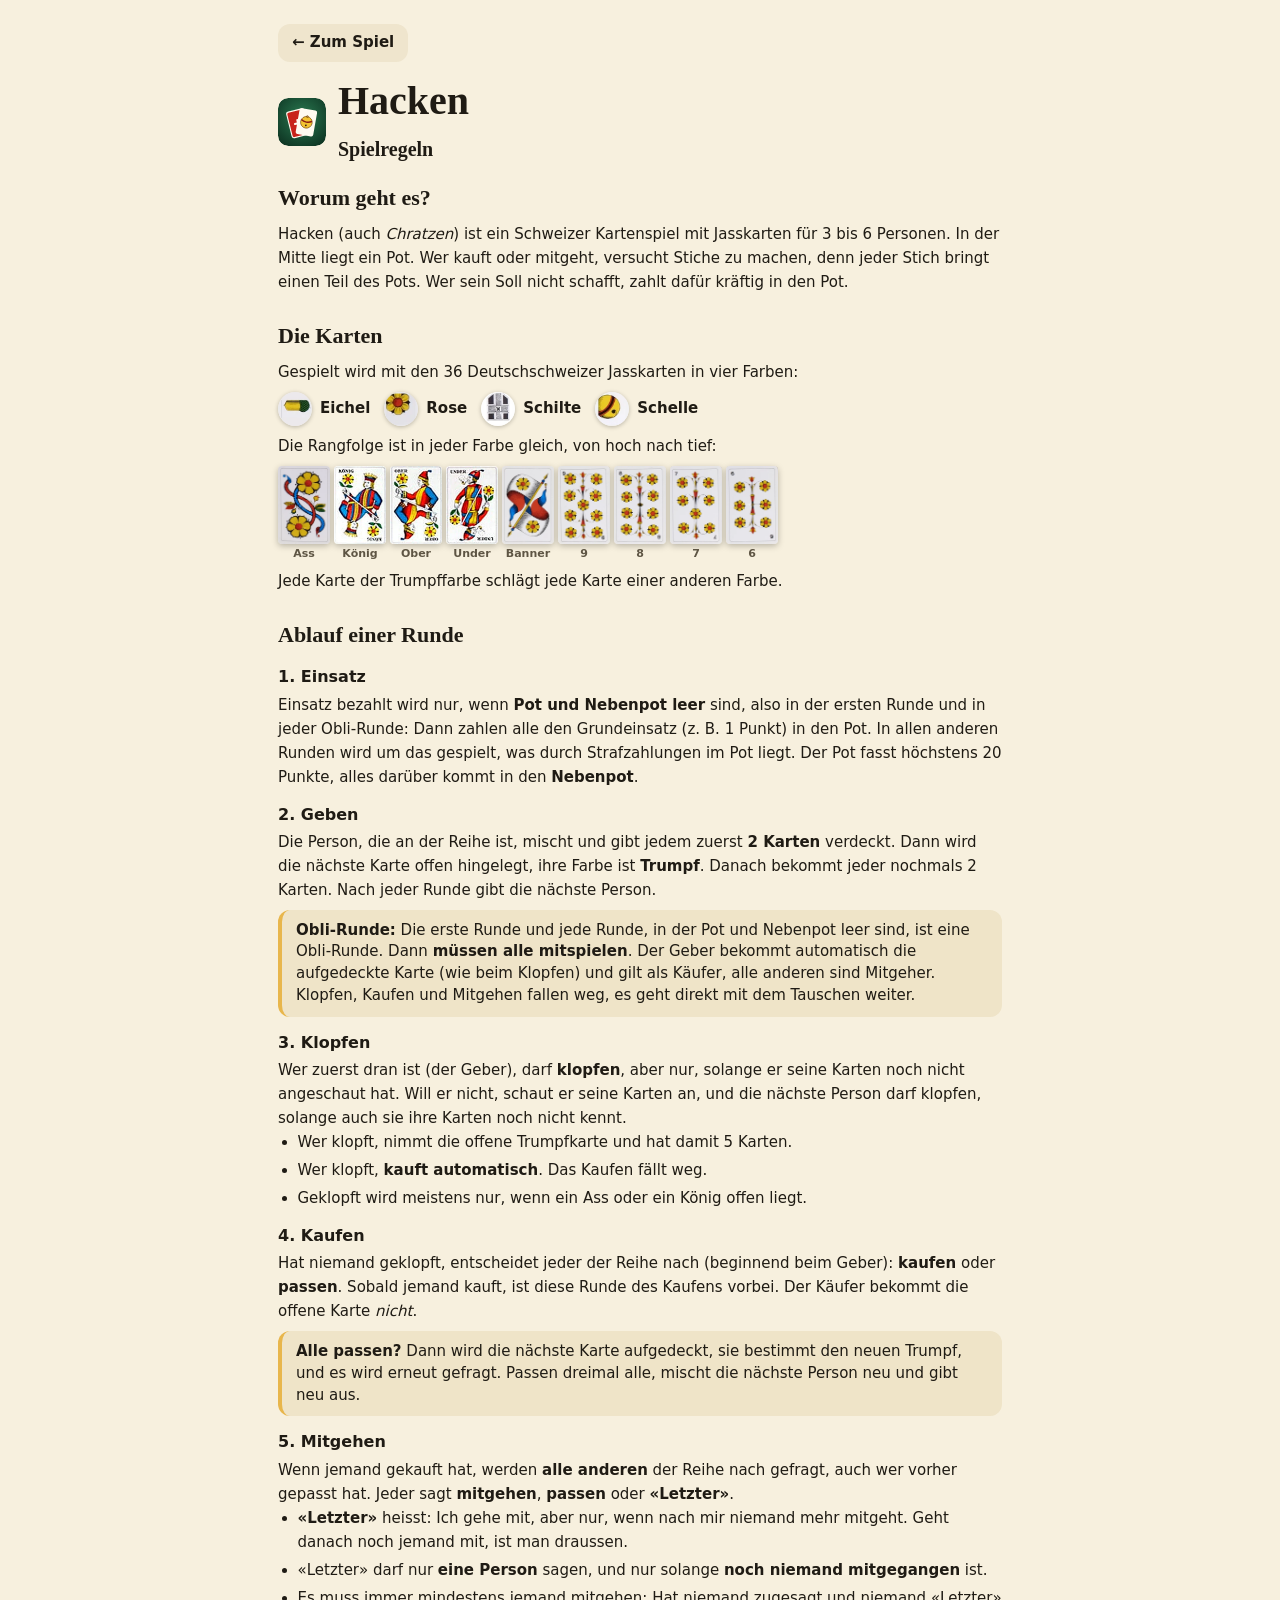
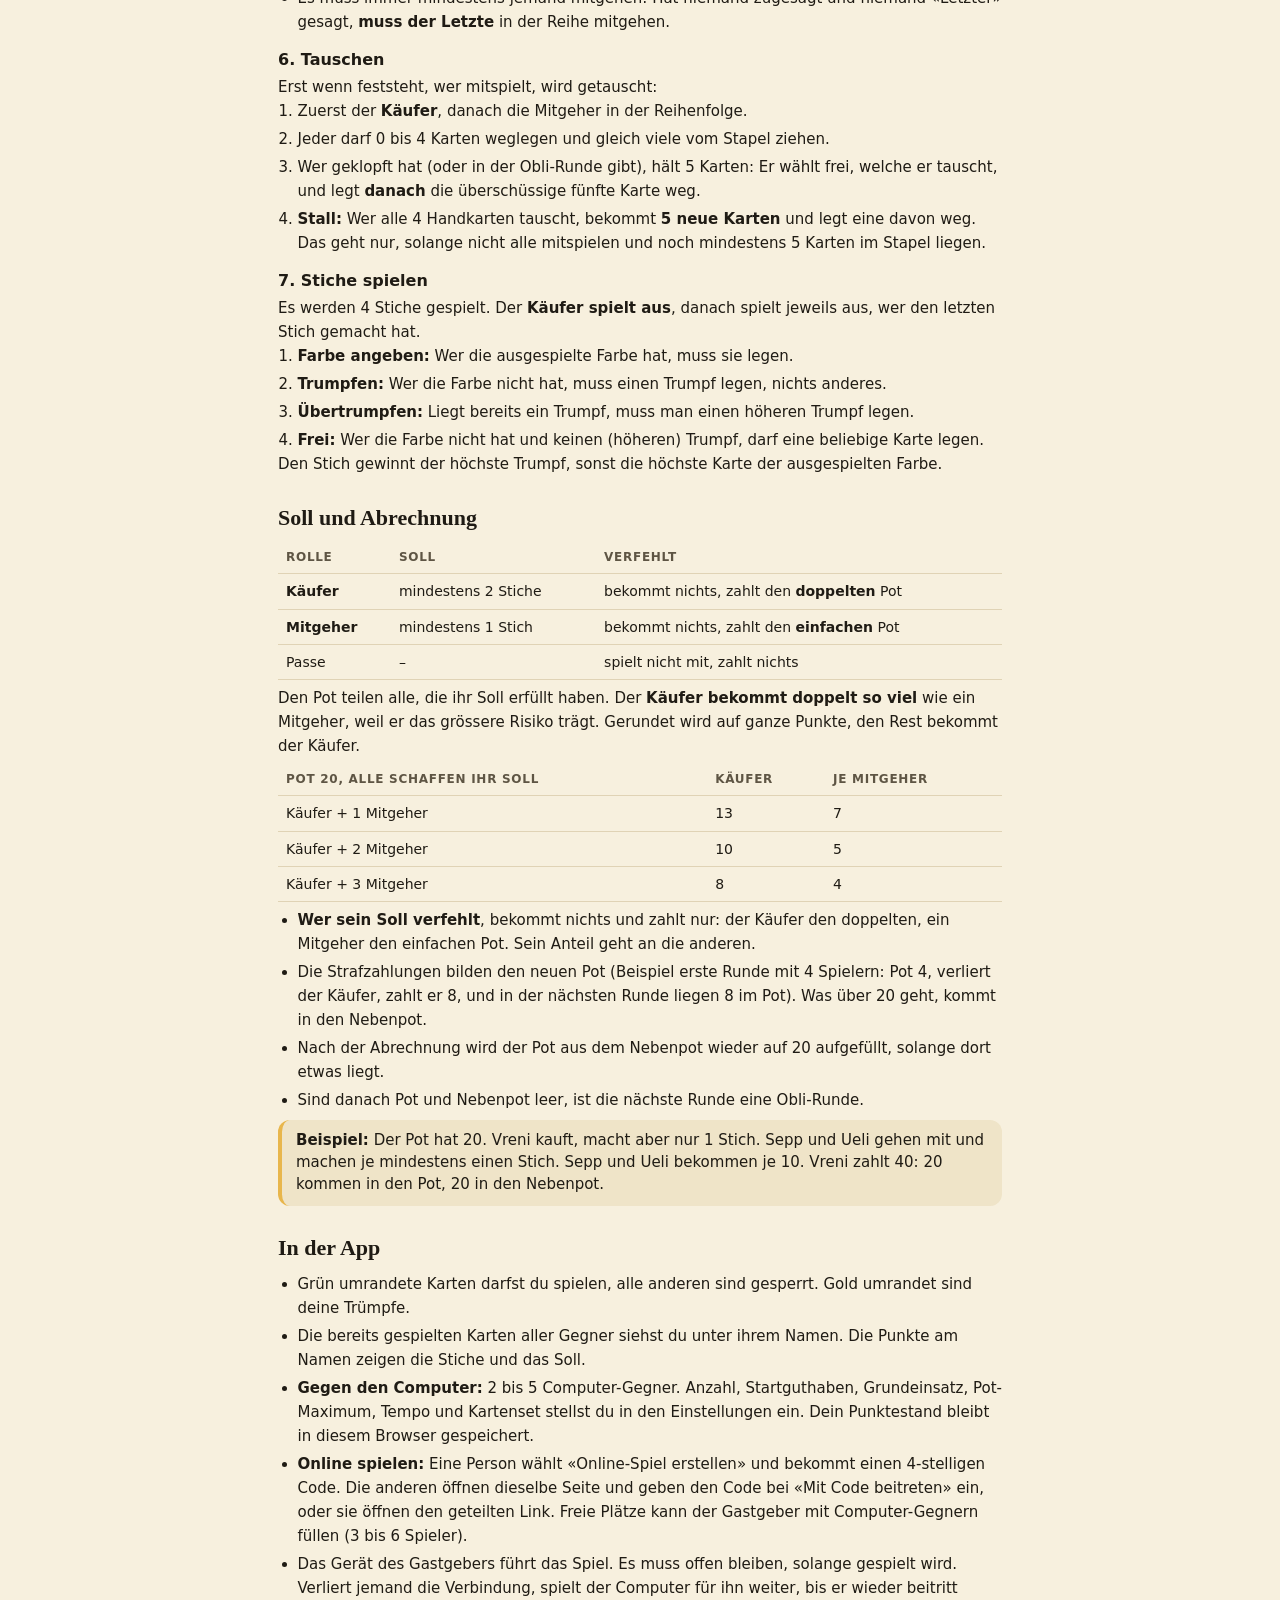
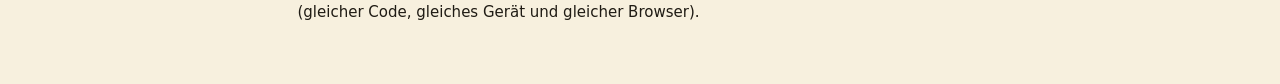
==== commit dc02add3: "fix: Change cards and adapt pot calculation" ====
--- a/web/regeln.html
+++ b/web/regeln.html
@@ -48,7 +48,7 @@
       <h2>Ablauf einer Runde</h2>
 
       <h3>1. Einsatz</h3>
-      <p>Alle zahlen den Grundeinsatz (z.&nbsp;B. 1 Punkt) in den Pot. Der Pot fasst höchstens 20 Punkte, alles darüber kommt in den <strong>Nebenpot</strong>.</p>
+      <p>Einsatz bezahlt wird nur, wenn <strong>Pot und Nebenpot leer</strong> sind, also in der ersten Runde und in jeder Obli-Runde: Dann zahlen alle den Grundeinsatz (z.&nbsp;B. 1 Punkt) in den Pot. In allen anderen Runden wird um das gespielt, was durch Strafzahlungen im Pot liegt. Der Pot fasst höchstens 20 Punkte, alles darüber kommt in den <strong>Nebenpot</strong>.</p>
 
       <h3>2. Geben</h3>
       <p>Die Person, die an der Reihe ist, mischt und gibt jedem zuerst <strong>2 Karten</strong> verdeckt. Dann wird die nächste Karte offen hingelegt, ihre Farbe ist <strong>Trumpf</strong>. Danach bekommt jeder nochmals 2 Karten. Nach jeder Runde gibt die nächste Person.</p>
@@ -92,9 +92,9 @@
       <p>Es werden 4 Stiche gespielt. Der <strong>Käufer spielt aus</strong>, danach spielt jeweils aus, wer den letzten Stich gemacht hat.</p>
       <ol>
         <li><strong>Farbe angeben:</strong> Wer die ausgespielte Farbe hat, muss sie legen.</li>
-        <li><strong>Trumpfen:</strong> Wer die Farbe nicht hat, muss einen Trumpf legen.</li>
-        <li><strong>Übertrumpfen:</strong> Liegt bereits ein Trumpf, muss man höher trumpfen, wenn man kann. Kann man nicht, darf man untertrumpfen.</li>
-        <li>Nur wer weder die Farbe noch einen Trumpf hat, darf eine beliebige Karte legen.</li>
+        <li><strong>Trumpfen:</strong> Wer die Farbe nicht hat, muss einen Trumpf legen, nichts anderes.</li>
+        <li><strong>Übertrumpfen:</strong> Liegt bereits ein Trumpf, muss man einen höheren Trumpf legen.</li>
+        <li><strong>Frei:</strong> Wer die Farbe nicht hat und keinen (höheren) Trumpf, darf eine beliebige Karte legen.</li>
       </ol>
       <p>Den Stich gewinnt der höchste Trumpf, sonst die höchste Karte der ausgespielten Farbe.</p>
 
@@ -118,7 +118,7 @@
       </table>
       <ul>
         <li><strong>Wer sein Soll verfehlt</strong>, bekommt nichts und zahlt nur: der Käufer den doppelten, ein Mitgeher den einfachen Pot. Sein Anteil geht an die anderen.</li>
-        <li>Die Strafzahlungen bilden den neuen Pot. Was über 20 geht, kommt in den Nebenpot.</li>
+        <li>Die Strafzahlungen bilden den neuen Pot (Beispiel erste Runde mit 4 Spielern: Pot 4, verliert der Käufer, zahlt er 8, und in der nächsten Runde liegen 8 im Pot). Was über 20 geht, kommt in den Nebenpot.</li>
         <li>Nach der Abrechnung wird der Pot aus dem Nebenpot wieder auf 20 aufgefüllt, solange dort etwas liegt.</li>
         <li>Sind danach Pot und Nebenpot leer, ist die nächste Runde eine Obli-Runde.</li>
       </ul>
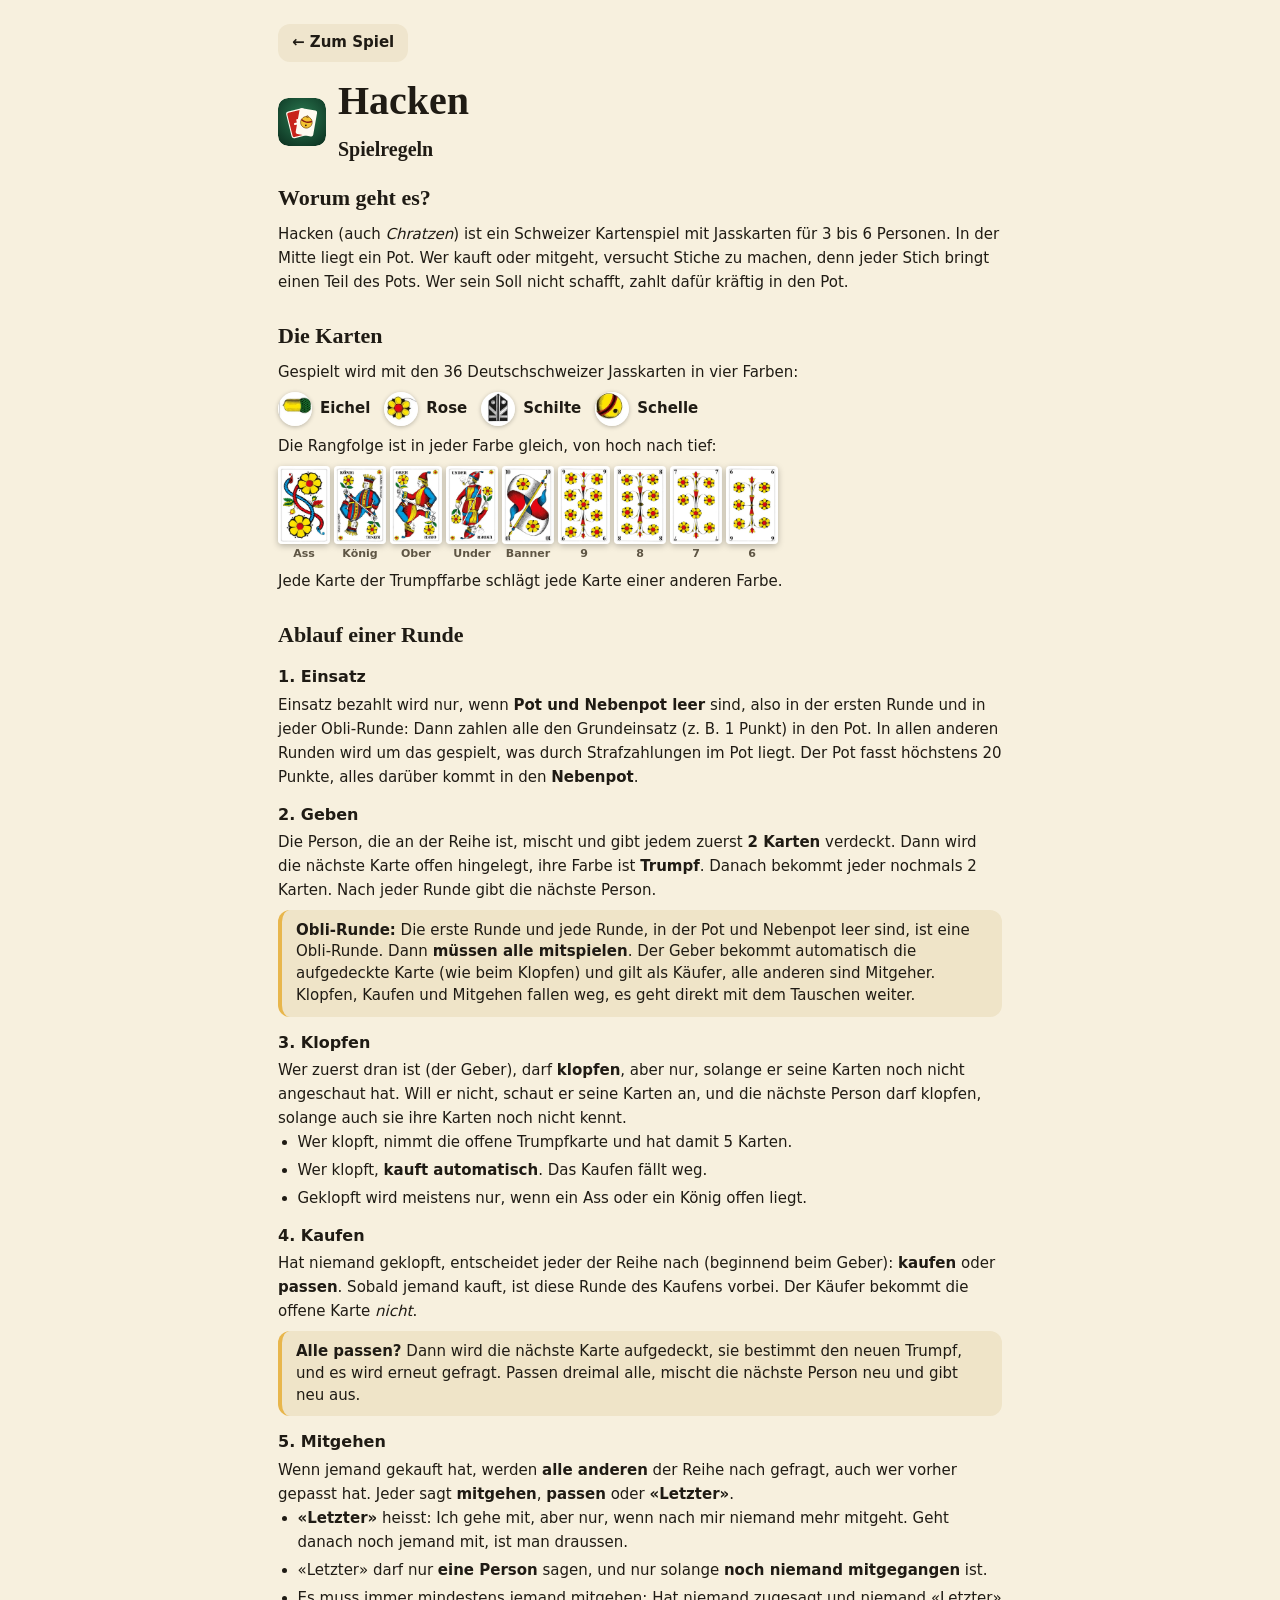
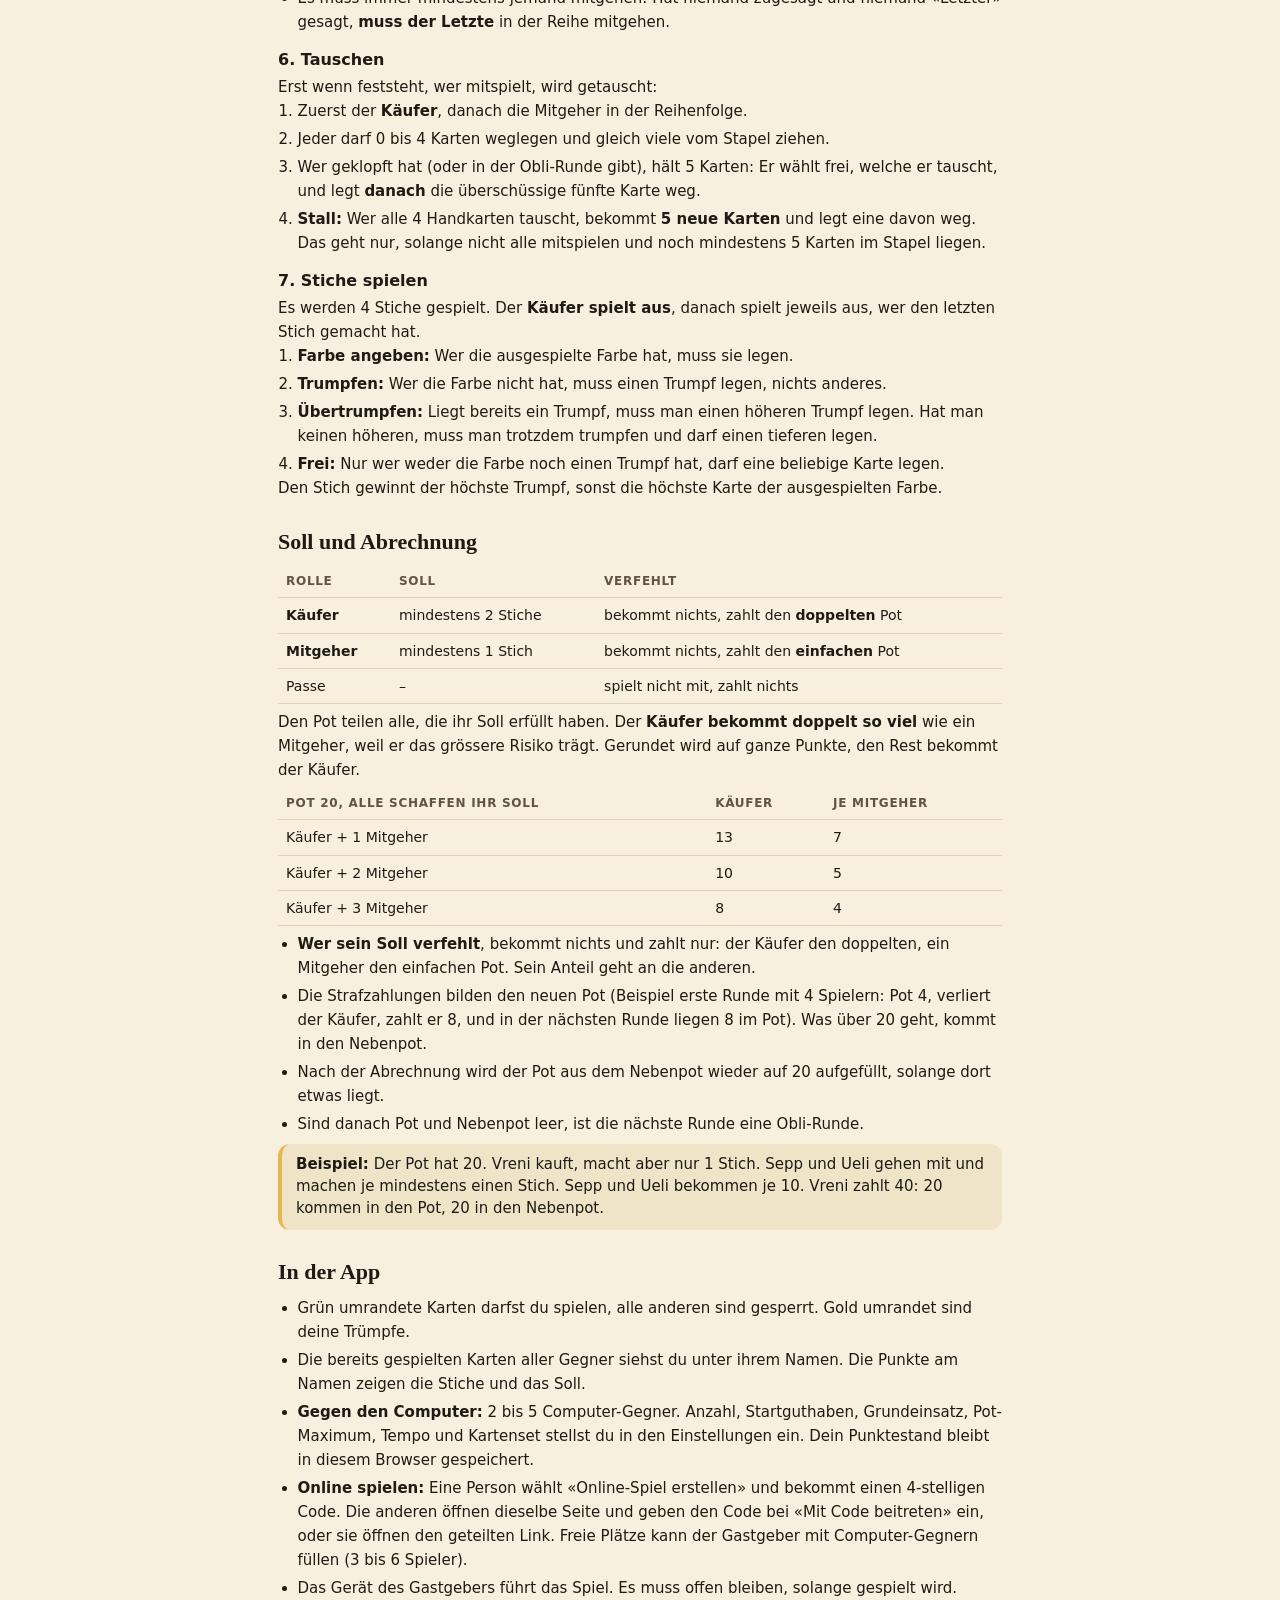
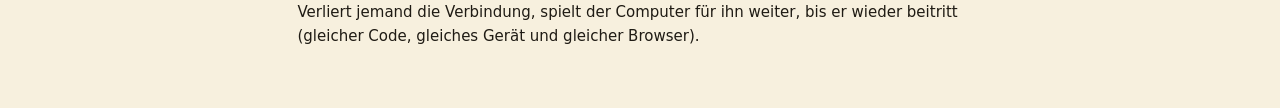
==== commit 5884f647: "Hacken: neue AGMüller-Karten, Einsatz nur bei leerem Pot, Untertrumpfen-Regel" ====
--- a/web/regeln.html
+++ b/web/regeln.html
@@ -93,8 +93,8 @@
       <ol>
         <li><strong>Farbe angeben:</strong> Wer die ausgespielte Farbe hat, muss sie legen.</li>
         <li><strong>Trumpfen:</strong> Wer die Farbe nicht hat, muss einen Trumpf legen, nichts anderes.</li>
-        <li><strong>Übertrumpfen:</strong> Liegt bereits ein Trumpf, muss man einen höheren Trumpf legen.</li>
-        <li><strong>Frei:</strong> Wer die Farbe nicht hat und keinen (höheren) Trumpf, darf eine beliebige Karte legen.</li>
+        <li><strong>Übertrumpfen:</strong> Liegt bereits ein Trumpf, muss man einen höheren Trumpf legen. Hat man keinen höheren, muss man trotzdem trumpfen und darf einen tieferen legen.</li>
+        <li><strong>Frei:</strong> Nur wer weder die Farbe noch einen Trumpf hat, darf eine beliebige Karte legen.</li>
       </ol>
       <p>Den Stich gewinnt der höchste Trumpf, sonst die höchste Karte der ausgespielten Farbe.</p>
 
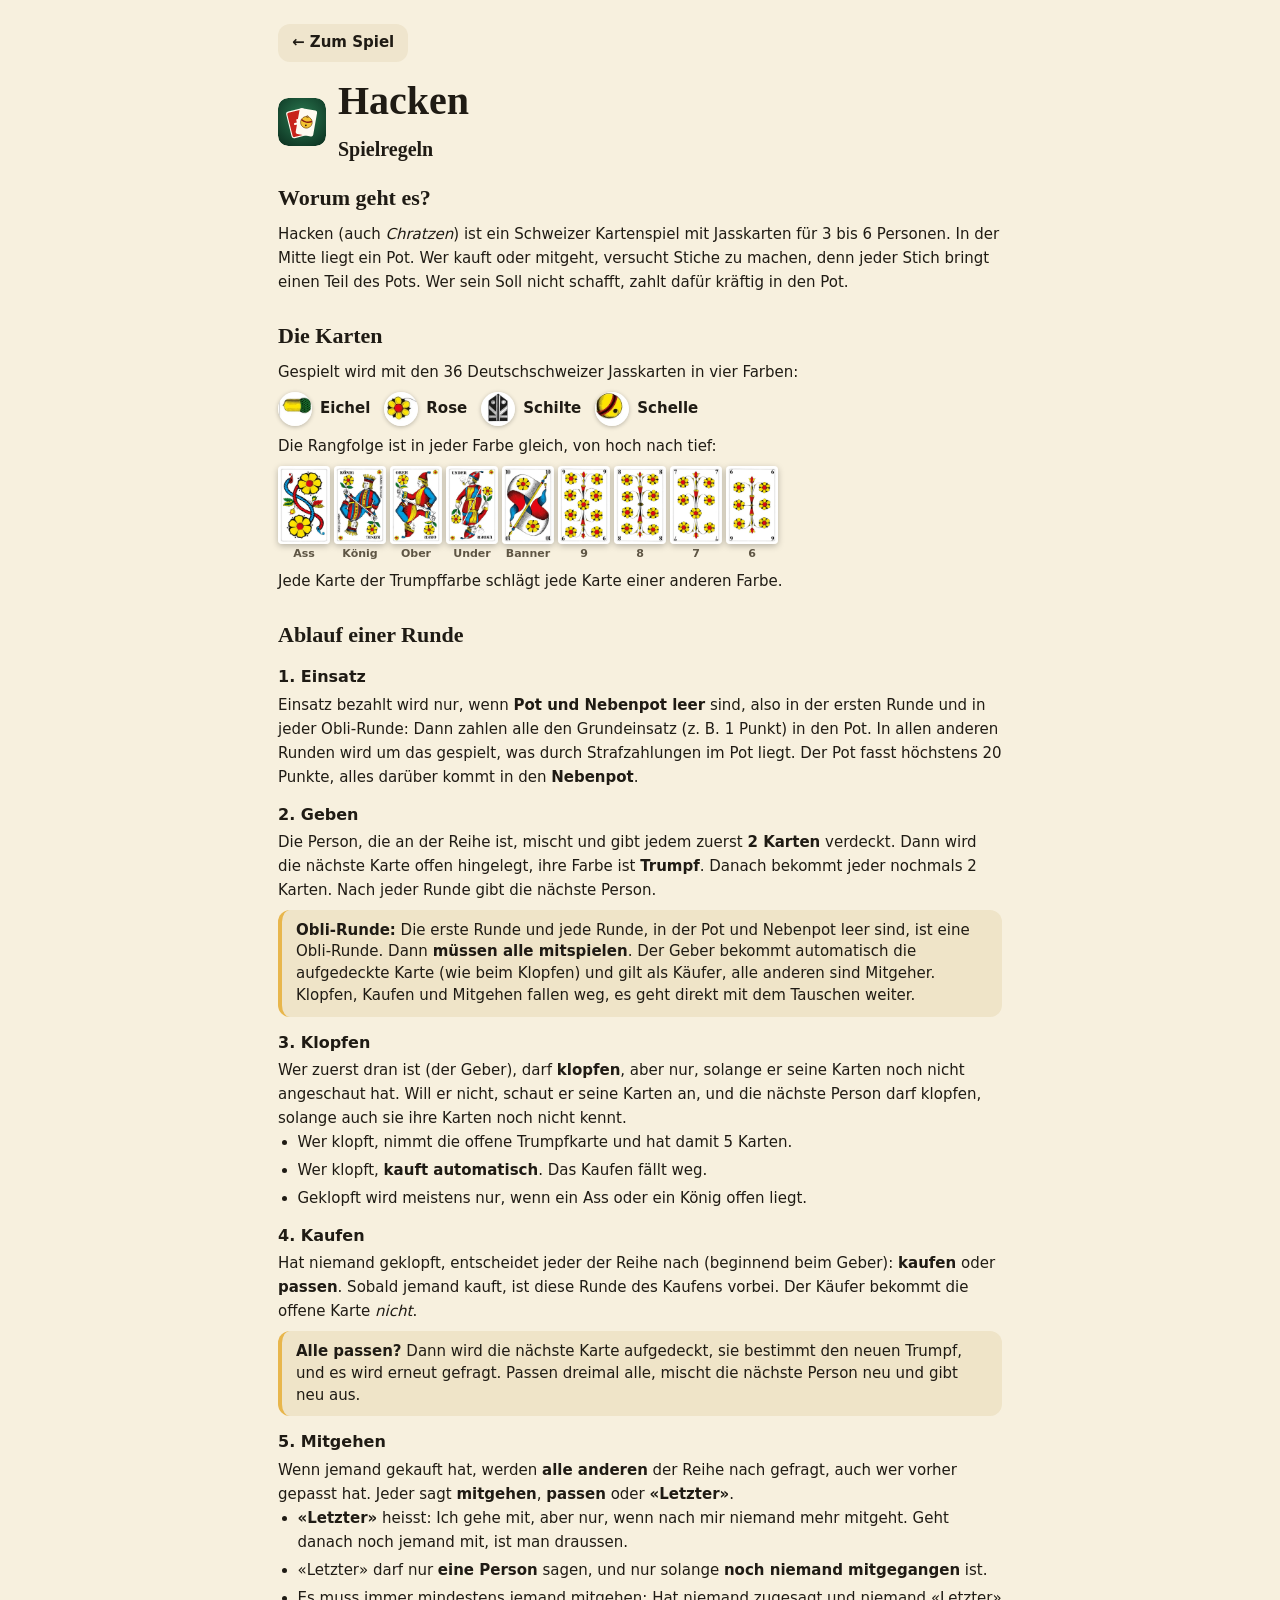
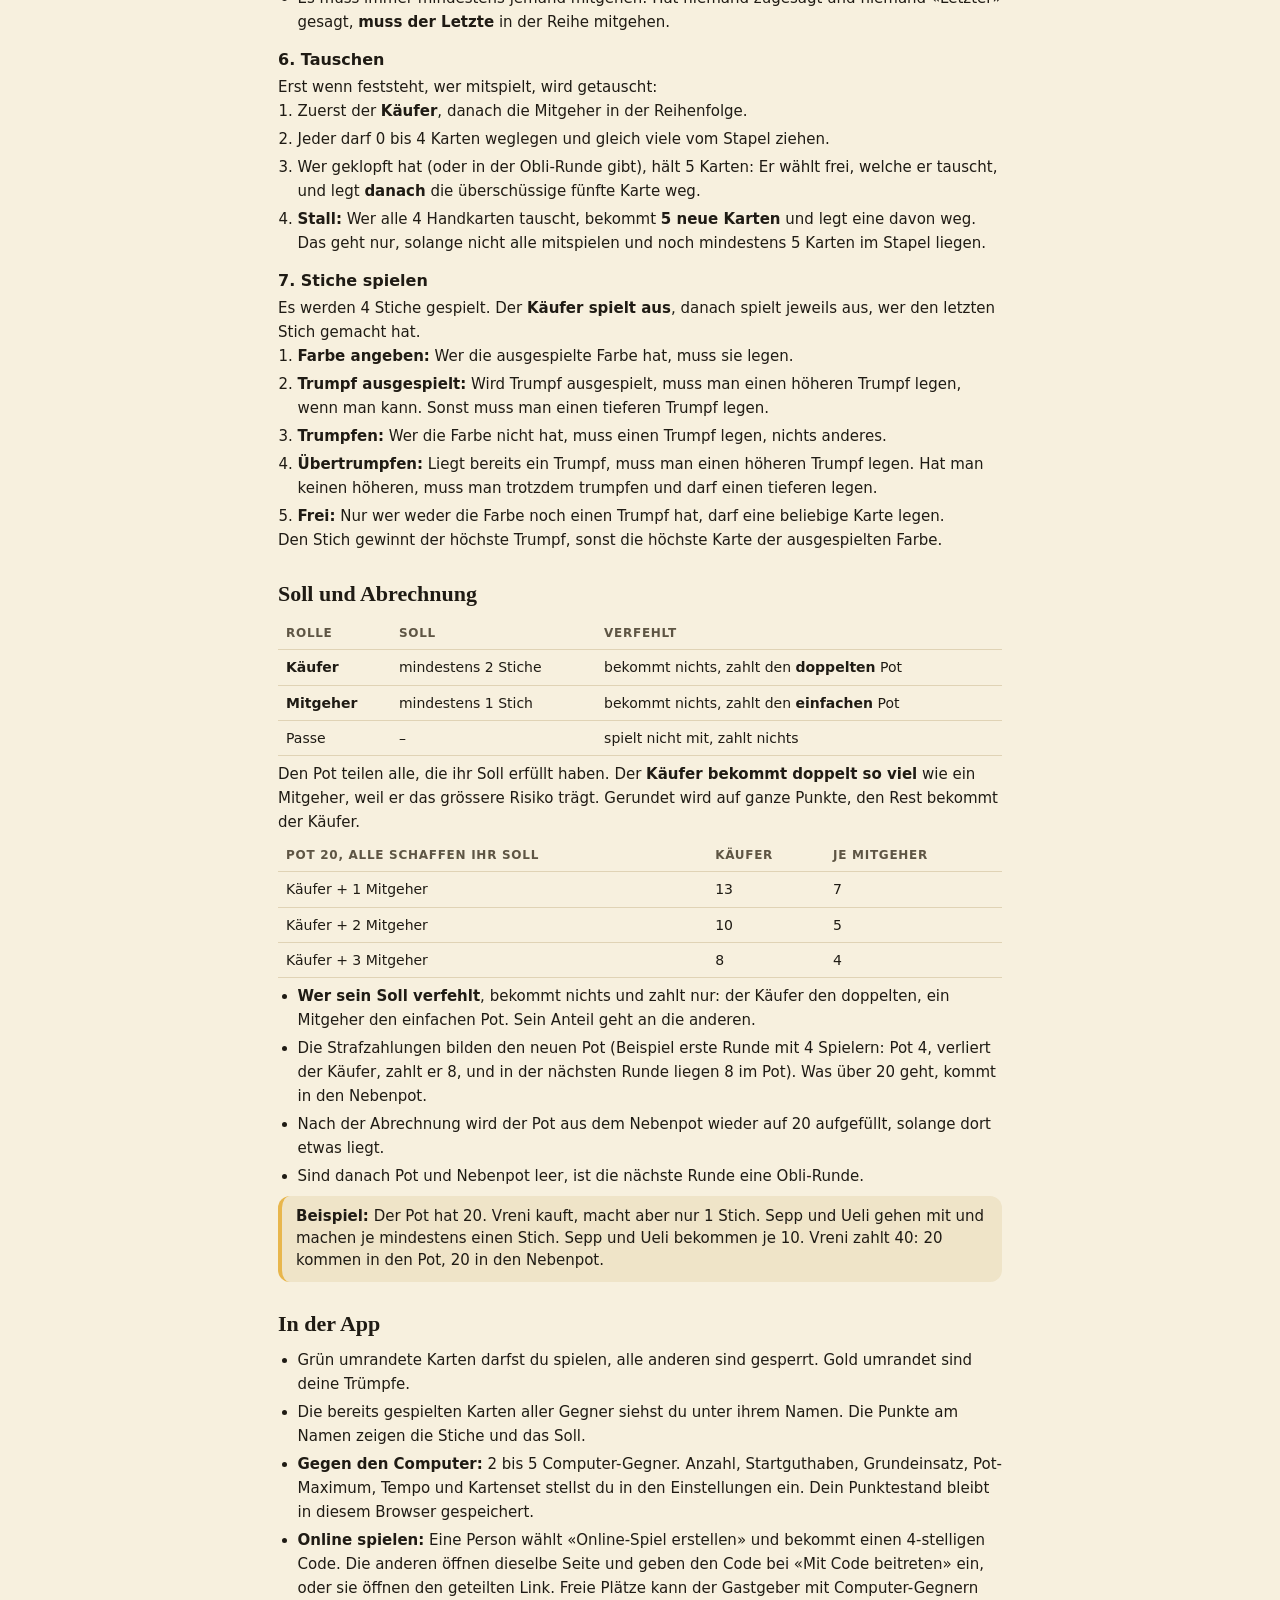
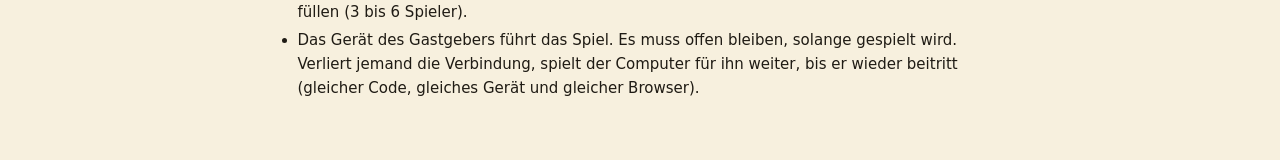
==== commit 80857792: "fix: Bei ausgespieltem Trumpf muss höher getrumpft werden, wenn möglich" ====
--- a/web/regeln.html
+++ b/web/regeln.html
@@ -92,6 +92,7 @@
       <p>Es werden 4 Stiche gespielt. Der <strong>Käufer spielt aus</strong>, danach spielt jeweils aus, wer den letzten Stich gemacht hat.</p>
       <ol>
         <li><strong>Farbe angeben:</strong> Wer die ausgespielte Farbe hat, muss sie legen.</li>
+        <li><strong>Trumpf ausgespielt:</strong> Wird Trumpf ausgespielt, muss man einen höheren Trumpf legen, wenn man kann. Sonst muss man einen tieferen Trumpf legen.</li>
         <li><strong>Trumpfen:</strong> Wer die Farbe nicht hat, muss einen Trumpf legen, nichts anderes.</li>
         <li><strong>Übertrumpfen:</strong> Liegt bereits ein Trumpf, muss man einen höheren Trumpf legen. Hat man keinen höheren, muss man trotzdem trumpfen und darf einen tieferen legen.</li>
         <li><strong>Frei:</strong> Nur wer weder die Farbe noch einen Trumpf hat, darf eine beliebige Karte legen.</li>
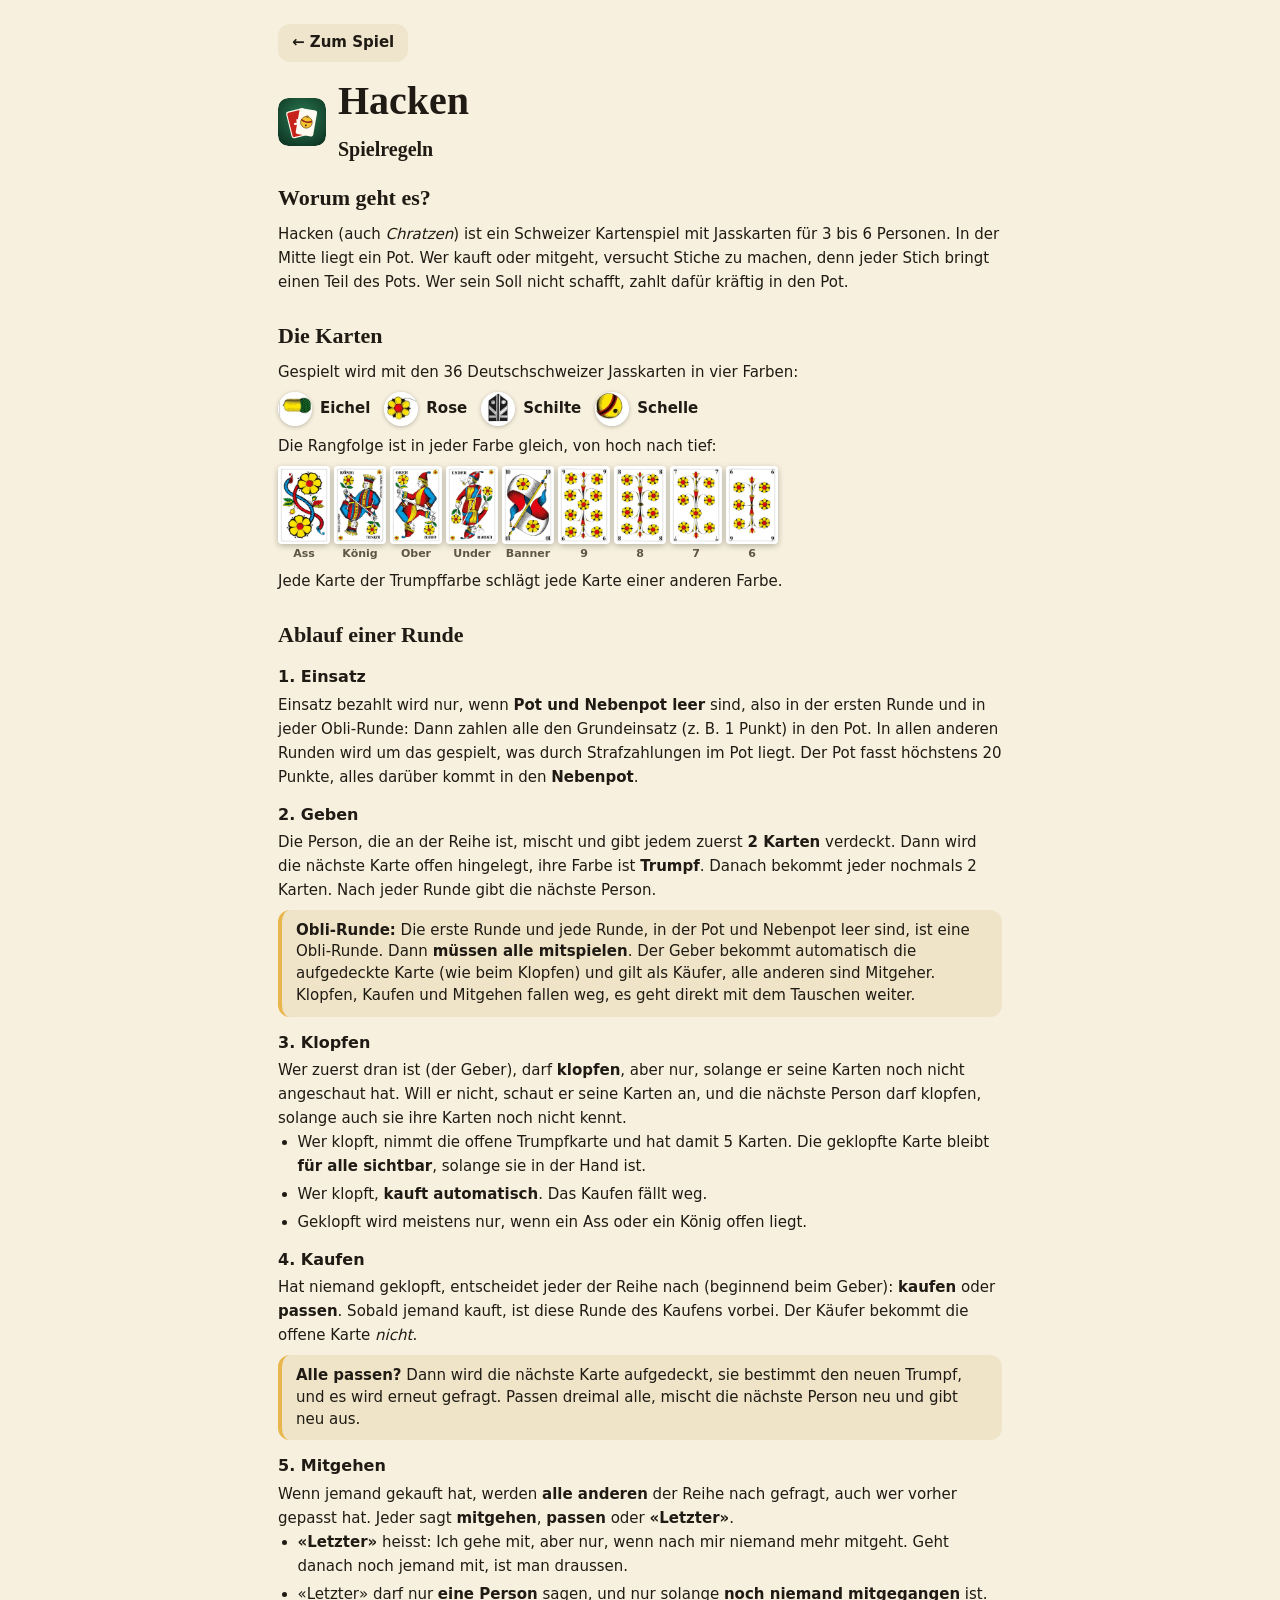
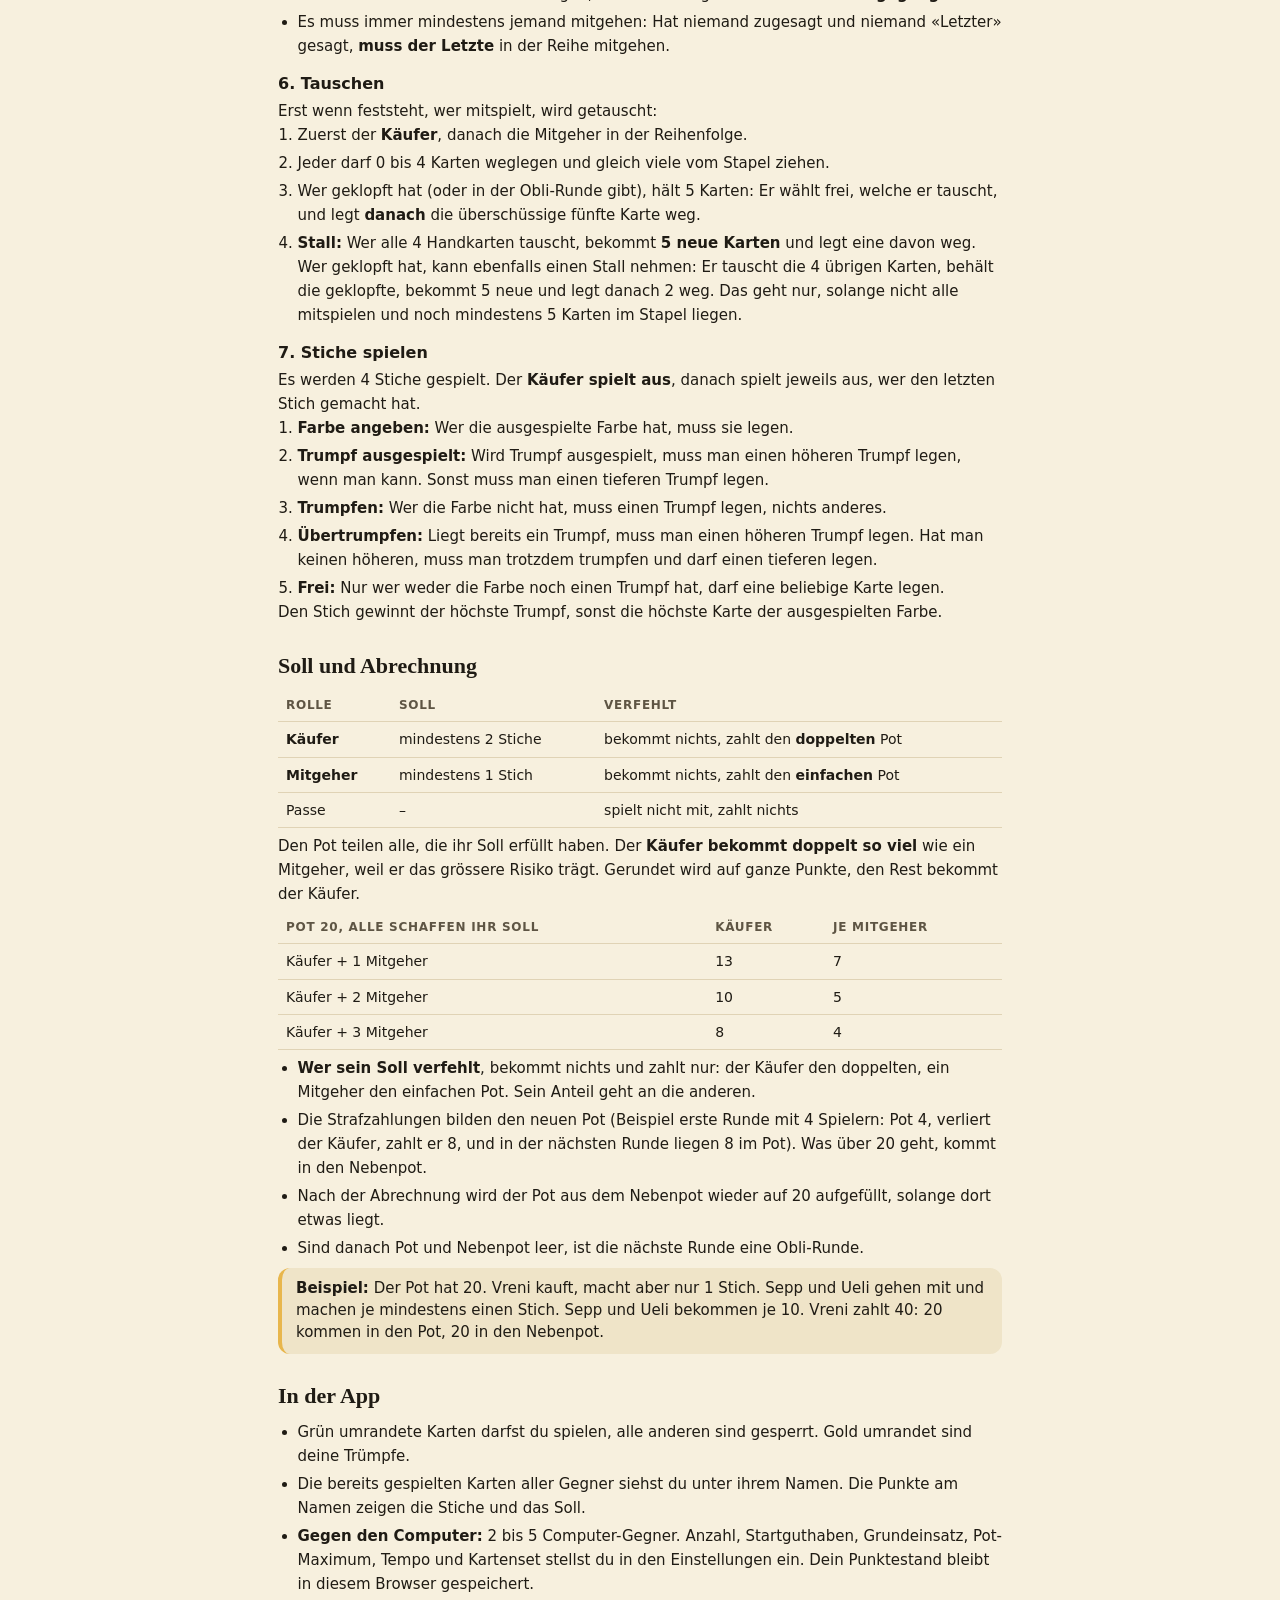
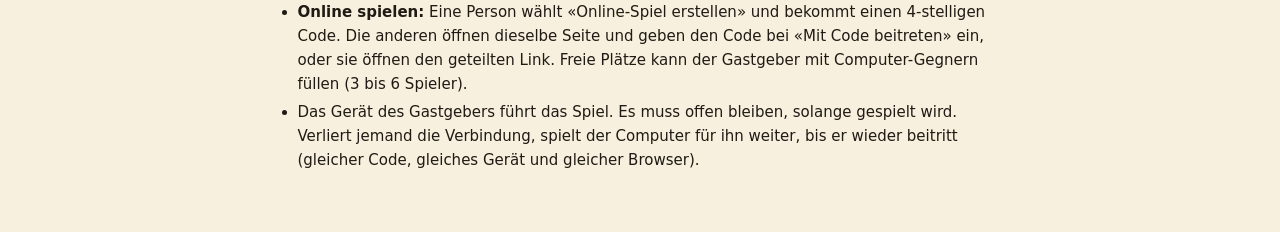
==== commit a3de1797: "fix: Change site layout and bugfixes" ====
--- a/web/regeln.html
+++ b/web/regeln.html
@@ -60,7 +60,7 @@
       <h3>3. Klopfen</h3>
       <p>Wer zuerst dran ist (der Geber), darf <strong>klopfen</strong>, aber nur, solange er seine Karten noch nicht angeschaut hat. Will er nicht, schaut er seine Karten an, und die nächste Person darf klopfen, solange auch sie ihre Karten noch nicht kennt.</p>
       <ul>
-        <li>Wer klopft, nimmt die offene Trumpfkarte und hat damit 5 Karten.</li>
+        <li>Wer klopft, nimmt die offene Trumpfkarte und hat damit 5 Karten. Die geklopfte Karte bleibt <strong>für alle sichtbar</strong>, solange sie in der Hand ist.</li>
         <li>Wer klopft, <strong>kauft automatisch</strong>. Das Kaufen fällt weg.</li>
         <li>Geklopft wird meistens nur, wenn ein Ass oder ein König offen liegt.</li>
       </ul>
@@ -85,7 +85,7 @@
         <li>Zuerst der <strong>Käufer</strong>, danach die Mitgeher in der Reihenfolge.</li>
         <li>Jeder darf 0 bis 4 Karten weglegen und gleich viele vom Stapel ziehen.</li>
         <li>Wer geklopft hat (oder in der Obli-Runde gibt), hält 5 Karten: Er wählt frei, welche er tauscht, und legt <strong>danach</strong> die überschüssige fünfte Karte weg.</li>
-        <li><strong>Stall:</strong> Wer alle 4 Handkarten tauscht, bekommt <strong>5 neue Karten</strong> und legt eine davon weg. Das geht nur, solange nicht alle mitspielen und noch mindestens 5 Karten im Stapel liegen.</li>
+        <li><strong>Stall:</strong> Wer alle 4 Handkarten tauscht, bekommt <strong>5 neue Karten</strong> und legt eine davon weg. Wer geklopft hat, kann ebenfalls einen Stall nehmen: Er tauscht die 4 übrigen Karten, behält die geklopfte, bekommt 5 neue und legt danach 2 weg. Das geht nur, solange nicht alle mitspielen und noch mindestens 5 Karten im Stapel liegen.</li>
       </ol>
 
       <h3>7. Stiche spielen</h3>
--- a/web/styles.css
+++ b/web/styles.css
@@ -26,9 +26,13 @@
 
   --radius: 14px;
   --card-r: 7px;
-  --cw-lg: clamp(66px, 19vw, 108px);
-  --cw-md: clamp(50px, 12.5vw, 92px);
-  --cw-xs: clamp(15px, 3.6vw, 26px);
+  --k: 1;                               /* Skalierung je nach Bildschirm, gesetzt von app.js */
+  --cw-lg: calc(clamp(66px, 19vw, 108px) * var(--k));
+  --cw-md: calc(clamp(50px, 12.5vw, 92px) * var(--k));
+  --cw-trk: calc(clamp(66px, 19vw, 128px) * var(--k));  /* gespielte Karten in der Mitte */
+  --cw-side: min(calc(clamp(56px, 15vw, 92px) * max(var(--k), 1)), 16vh);  /* aufgedeckte Trumpfkarte – nicht kleiner skaliert, damit lesbar */
+  --cw-kn: calc(clamp(24px, 6vw, 40px) * var(--k));     /* geklopfte Karte beim Gegner */
+  --cw-xs: calc(clamp(15px, 3.6vw, 26px) * var(--k));
   --ease: cubic-bezier(.2, .8, .2, 1);
   color-scheme: dark;
 }
@@ -193,6 +197,11 @@
 }
 .card.xs { width: var(--cw-xs); border-radius: 3px; box-shadow: 0 1px 2px rgb(0 0 0 / .35); }
 .card.md { width: var(--cw-md); }
+.card.trk { width: var(--cw-trk); }
+.card.side { width: var(--cw-side); border-radius: 6px; }
+.card.kn { width: var(--cw-kn); border-radius: 4px; box-shadow: 0 0 0 2px var(--gold), 0 2px 6px rgb(0 0 0 / .4); }
+.mini-hand { align-items: flex-end; }
+.knocked { margin-right: 4px; }
 .card.lg { width: var(--cw-lg); }
 .card.back {
   background:
@@ -227,9 +236,12 @@
 .pot .cap { font-size: 10px; color: var(--on-felt-2); }
 .pot.side b, .pot.stack b { color: var(--on-felt); font-size: 18px; }
 
-.felt-mid { display: flex; align-items: center; justify-content: center; gap: clamp(10px, 4vw, 40px); min-height: calc(var(--cw-md) * 1.5 + 30px); }
-.open { display: grid; justify-items: center; gap: 4px; transform: rotate(-4deg); }
+.felt-mid { display: flex; align-items: center; justify-content: center; min-height: calc(var(--cw-trk) * 1.5 + 30px); }
+.open { display: grid; justify-items: center; gap: 2px; transform: rotate(-3deg); }
+.open figcaption { font-size: 10px; }
 .open.anim { animation: drop .5s var(--ease); }
+.open .card.side { box-shadow: 0 0 0 2px var(--gold), 0 8px 18px -8px rgb(0 0 0 / .6); }
+.open.taken figcaption { color: var(--gold-hi); max-width: calc(var(--cw-side) + 40px); overflow: hidden; text-overflow: ellipsis; white-space: nowrap; }
 .open figcaption, .played-card figcaption { font-size: 11px; color: var(--on-felt-2); font-weight: 600; }
 .trick { display: flex; gap: clamp(4px, 1.6vw, 14px); flex-wrap: wrap; justify-content: center; }
 .played-card { display: grid; justify-items: center; gap: 4px; }
@@ -284,6 +296,11 @@
 }
 .hand-card.ok .card { box-shadow: 0 0 0 3px var(--good), 0 8px 18px -8px rgb(0 0 0 / .5); }
 .hand-card.no { filter: grayscale(.6) brightness(.6); cursor: not-allowed; }
+.hand-card.is-knocked::before {
+  content: 'offen'; position: absolute; left: 50%; bottom: -8px; transform: translateX(-50%); z-index: 1;
+  padding: 1px 7px; border-radius: 99px; background: var(--gold); color: var(--ink);
+  font-size: 10px; font-weight: 800; letter-spacing: .06em; text-transform: uppercase;
+}
 .hand .back { width: var(--cw-lg); }
 
 .actions { display: flex; gap: 8px; flex-wrap: wrap; justify-content: center; min-height: 48px; }
@@ -314,12 +331,32 @@
   .trump b { font-size: 16px; }
   .trump .sym { width: 30px; height: 30px; }
 }
-@media (min-width: 900px) {
-  .center { grid-template-columns: 1fr auto 1fr; grid-template-rows: 1fr; align-items: center; }
-  .center .info { display: contents; }
-  .center .pots { grid-column: 3; grid-row: 1; justify-self: end; }
-  .felt-mid { grid-column: 2; grid-row: 1; min-height: calc(var(--cw-md) * 1.5 + 40px); }
-}
+html[data-wide] .center { grid-template-columns: 1fr auto 1fr; grid-template-rows: 1fr; align-items: center; }
+html[data-wide] .center .info { display: contents; }
+html[data-wide] .center .info-left { grid-column: 1; grid-row: 1; justify-self: start; }
+html[data-wide] .center .pots { grid-column: 3; grid-row: 1; justify-self: end; }
+html[data-wide] .felt-mid { grid-column: 2; grid-row: 1; min-height: calc(var(--cw-trk) * 1.5 + 40px); }
+
+/* Niedrige Bildschirme im Querformat (Handy quer, kleine Laptopfenster): alles enger, Bedienung neben der Hand */
+html[data-short] .bar { padding-block: 4px; }
+html[data-short] .brand img { width: 28px; height: 28px; }
+html[data-short] .icon-btn { width: 34px; height: 34px; }
+html[data-short] .table { gap: 4px; padding-block: 10px calc(12px + env(safe-area-inset-bottom)); margin-bottom: 0; }
+html[data-short] .opponents { padding-top: 2px; }
+html[data-short] .seat { gap: 3px; padding: 4px 6px; }
+html[data-short] .seat-row { min-height: 0; }
+html[data-short] .felt-mid { min-height: calc(var(--cw-trk) * 1.5 + 20px); }
+html[data-short] .dock {
+  grid-template-columns: minmax(0, 1fr) auto minmax(0, 1fr); align-items: center; gap: 4px 12px; padding-top: 4px;
+}
+html[data-short] .me { grid-column: 1; grid-row: 1; justify-self: start; }
+html[data-short] .msg { grid-column: 1; grid-row: 2; justify-self: start; text-align: left; place-items: start; min-height: 0; font-size: 14px; }
+html[data-short] .hand { grid-column: 2; grid-row: 1 / span 2; padding-block: 8px 8px; min-height: calc(var(--cw-lg) * 1.5 + 16px); }
+html[data-short] .actions { grid-column: 3; grid-row: 1 / span 2; justify-content: flex-end; }
+html[data-short] .btn { min-height: 40px; padding-inline: 16px; }
+
+/* Messung für die automatische Grösse: ohne Mindesthöhen zeigt sich, wie viel Platz der Inhalt wirklich braucht */
+html.measuring body, html.measuring .app { min-height: 0; }
 
 /* ───────── Dialoge ───────── */
 .sheet {
@@ -476,7 +513,6 @@
 .info-left { display: flex; align-items: center; gap: 8px; flex-wrap: wrap; }
 .obli { padding: 5px 12px; border-radius: 99px; background: var(--red); color: #fff; font-weight: 800; font-size: 12px; letter-spacing: .06em; text-transform: uppercase; box-shadow: 0 6px 16px -8px rgb(200 35 27 / .8); }
 .badge.last { background: #c9b6f2; color: var(--ink); }
-@media (min-width: 900px) { .center .info-left { grid-column: 1; grid-row: 1; justify-self: start; } }
 @media (max-width: 520px) {
   .bar { gap: 8px; padding-inline: 12px; }
   .bar:has(.code-chip:not([hidden])) .brand span { display: none; }
